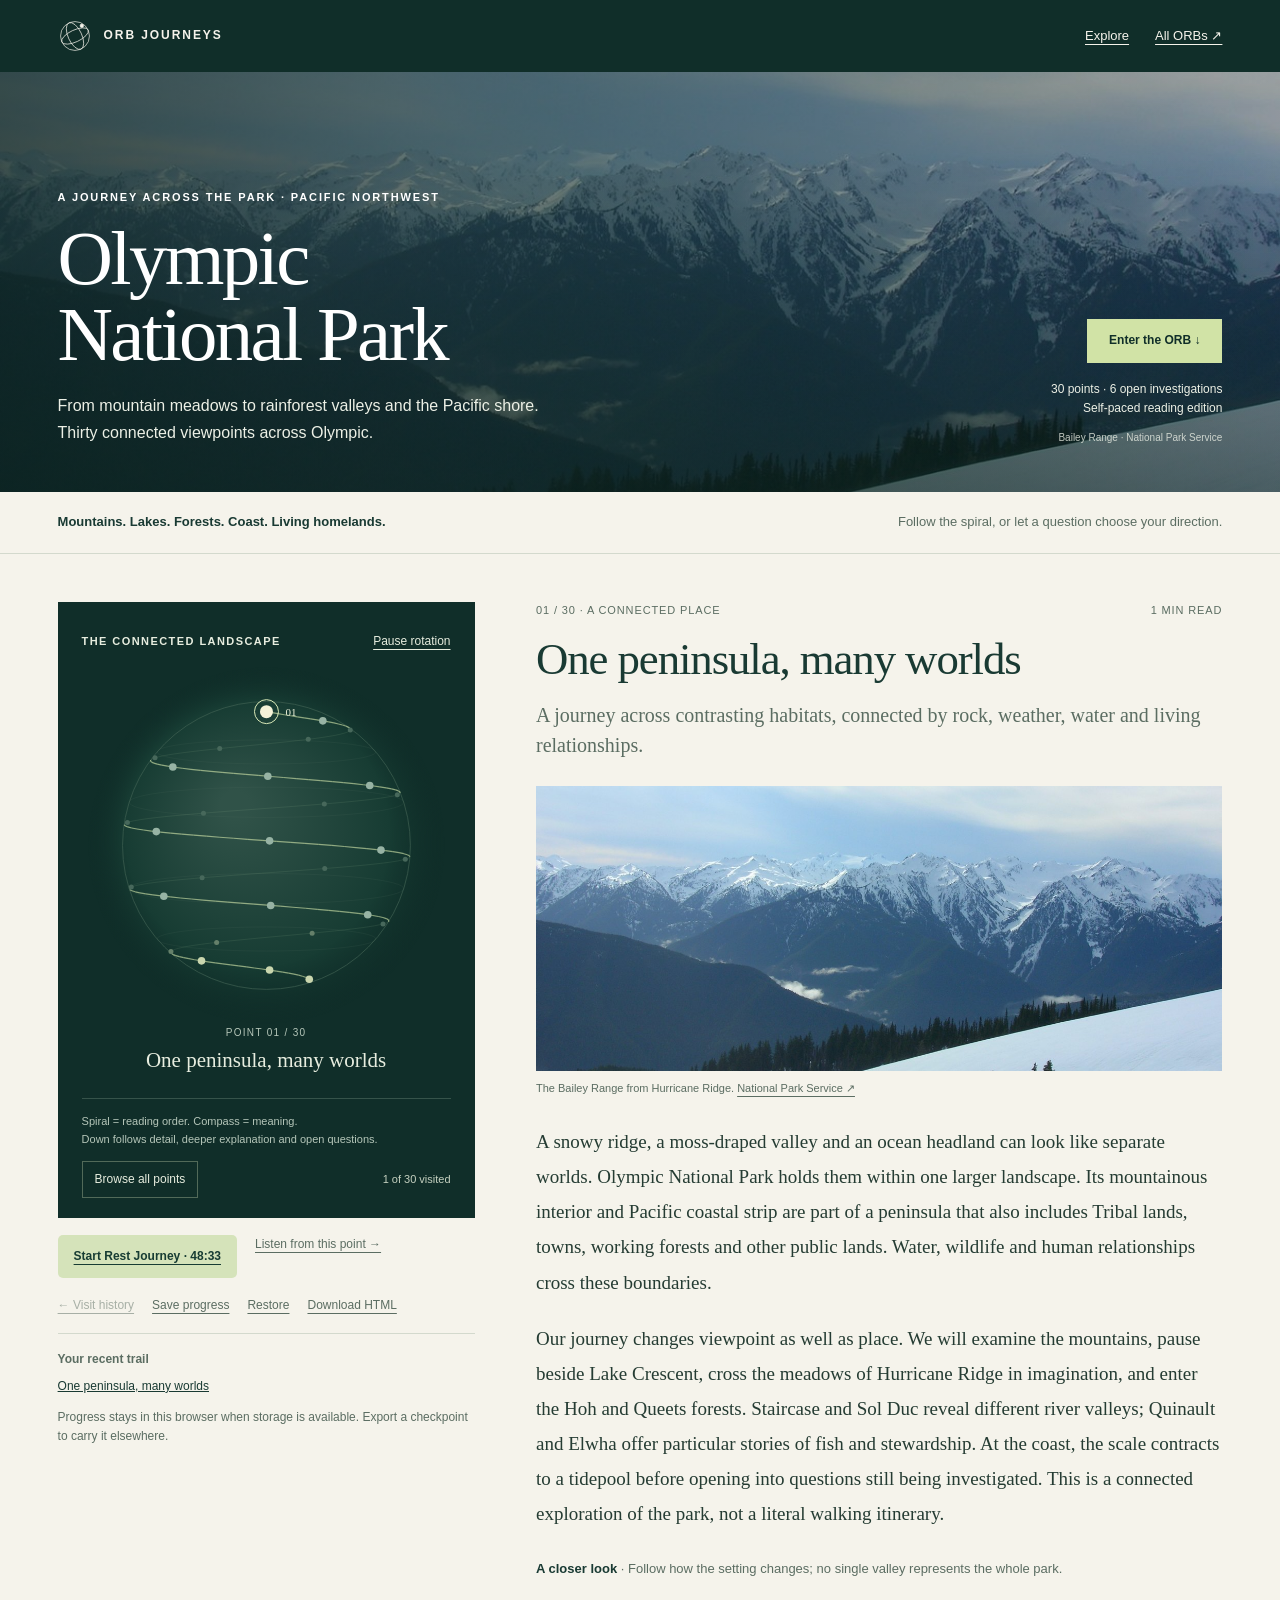
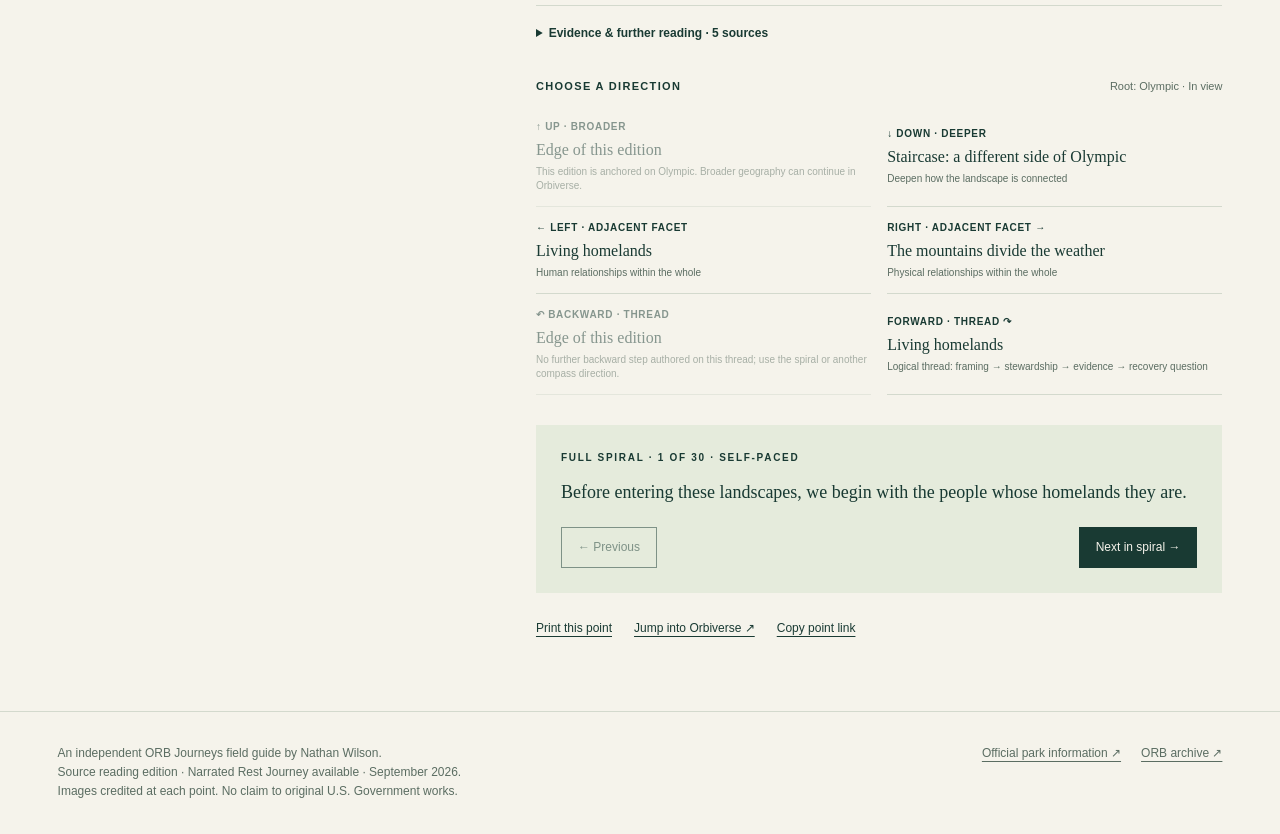
==== index.html @ fdfe396e "Replace the complete Rest Journey with guided imagery and new Aria narration All 30 points now use t" ====
<!doctype html><html lang="en"><head><meta charset="utf-8"><meta name="viewport" content="width=device-width,initial-scale=1"><meta name="description" content="Explore Olympic National Park in 30 connected readings: living homelands, Hurricane Ridge, Lake Crescent, Hoh, Queets, Sol Duc, Staircase, the coast and the questions at the edge of knowledge."><meta name="theme-color" content="#102e29"><title>Olympic National Park · ORB Journeys</title><style>:root{--ink:#193a33;--paper:#f5f3eb;--muted:#5b6d62;--line:#d3d9cd;--accent:#d1e3a6;--dark:#102e29;--serif:Georgia,'Times New Roman',serif;--sans:'Segoe UI',Arial,sans-serif}*{box-sizing:border-box}html{scroll-behavior:smooth}body{margin:0;background:var(--paper);color:var(--ink);font:16px/1.6 var(--sans)}button,input,select,textarea{font:inherit}button,a{touch-action:manipulation}button{cursor:pointer}a{color:inherit;text-underline-offset:4px}button:focus-visible,a:focus-visible,input:focus-visible,select:focus-visible,textarea:focus-visible{outline:3px solid #7c9f39;outline-offset:4px}button:disabled{cursor:default;opacity:.5}[hidden]{display:none!important}.skip{position:absolute;top:-100px;left:12px;z-index:100;background:white;padding:12px}.skip:focus{top:12px}.topbar{height:72px;display:flex;align-items:center;justify-content:space-between;padding:0 4.5vw;background:var(--dark);color:var(--paper);gap:18px}.brand{text-decoration:none;display:flex;align-items:center;gap:12px;font-size:12px;letter-spacing:.16em;font-weight:650}.brand svg{width:34px;height:34px}.topbar nav{display:flex;gap:26px;font-size:13px}.hero{position:relative;min-height:420px;background:#254239;isolation:isolate;color:#fff;display:flex;align-items:flex-end;overflow:hidden}.hero>img{position:absolute;z-index:-2;width:100%;height:100%;object-fit:cover;object-position:50% 49%;filter:brightness(.73)}.hero:after{content:'';position:absolute;inset:0;z-index:-1;background:linear-gradient(90deg,rgba(9,34,29,.68),rgba(9,34,29,.02)),linear-gradient(0deg,rgba(9,34,29,.48),transparent 80%)}.hero-inner{padding:46px 4.5vw;width:100%;display:flex;align-items:flex-end;justify-content:space-between;gap:30px}.eyebrow{text-transform:uppercase;letter-spacing:.17em;font-size:11px;font-weight:650}.hero h1{font:normal clamp(46px,6vw,86px)/.99 var(--serif);letter-spacing:-.035em;margin:14px 0 19px;max-width:760px}.hero p{max-width:555px;font-size:16px;line-height:1.7;margin:0;color:#ecf0e6}.hero-aside{min-width:180px;text-align:right;font-size:12px;color:#ecf0e6}.hero-aside a{display:inline-block;background:var(--accent);color:var(--dark);text-decoration:none;padding:12px 22px;margin:0 0 17px;font-weight:600}.hero-credit{font-size:10px;margin-top:12px;opacity:.8}.intro-strip{padding:20px 4.5vw;border-bottom:1px solid var(--line);display:flex;justify-content:space-between;gap:30px;font-size:13px;color:var(--muted)}.intro-strip strong{font-weight:600;color:var(--ink)}.workspace{max-width:1480px;margin:auto;display:grid;grid-template-columns:minmax(335px,.82fr) minmax(0,1.35fr);gap:4.8vw;padding:48px 4.5vw 70px;align-items:start;scroll-margin-top:18px}.map-panel{position:sticky;top:24px}.map-shell{background:var(--dark);color:#e7eddf;padding:24px 24px 20px;position:relative;overflow:hidden}.map-head{display:flex;justify-content:space-between;align-items:center}.map-head h2{font-size:11px;letter-spacing:.13em;margin:0;font-weight:600}.quiet{background:none;color:inherit;border:0;padding:6px 0;font-size:12px;text-decoration:underline;text-underline-offset:4px}.orb-wrap{position:relative;aspect-ratio:1/1;max-height:455px;margin:-6px -10px -15px}canvas{width:100%;height:100%;display:block;cursor:grab;touch-action:pan-y}.map-current{text-align:center;font:21px/1.3 var(--serif);min-height:57px;max-width:290px;margin:0 auto 16px}.map-current small{display:block;color:#b5c6b9;font:10px/1.5 var(--sans);letter-spacing:.13em;margin-bottom:7px}.map-note{font-size:11px;color:#b5c6b9;border-top:1px solid #36534a;padding-top:14px;margin:0}.map-actions{display:flex;justify-content:space-between;align-items:center;margin-top:13px}.map-actions button{background:transparent;border:1px solid #526a59;color:inherit;padding:8px 12px;font-size:12px}.map-actions span{font-size:11px;color:#c5d1c0}.tools-row{display:flex;gap:18px;flex-wrap:wrap;font-size:12px;margin:17px 0;color:var(--muted)}.tools-row button{padding:0;border:0;background:none;color:inherit;text-decoration:underline;text-underline-offset:4px}.trail{font-size:12px;color:var(--muted);padding-top:16px;border-top:1px solid var(--line)}.trail p{margin:0 0 8px}.trail button{background:none;border:0;padding:0;color:var(--ink);text-decoration:underline}.reader{min-width:0}.point-meta{display:flex;justify-content:space-between;gap:14px;color:var(--muted);font-size:11px;letter-spacing:.08em;text-transform:uppercase}.reader h2{font:normal clamp(34px,3.5vw,51px)/1.12 var(--serif);letter-spacing:-.024em;margin:15px 0}.deck{font:20px/1.5 var(--serif);color:var(--muted);margin:0 0 26px}.media{margin:0 0 28px}.photo-frame{background:#e1e5d8;position:relative}.photo-frame img{display:block;width:100%;height:285px;object-fit:cover}.photo-frame.contain img{height:400px;object-fit:contain;background:#e6e7df}.media figcaption{font-size:11px;line-height:1.5;color:var(--muted);padding-top:9px}.media-picker{display:flex;gap:7px;position:absolute;bottom:13px;right:13px}.media-picker button{background:rgba(15,44,37,.86);color:white;border:1px solid #c8d9b4;min-width:32px;height:32px;font-size:12px}.media-picker button[aria-pressed=true]{background:var(--accent);color:var(--ink)}.reading{font:19px/1.85 var(--serif);color:#253c33}.reading p{margin:0 0 21px}.floor-question{border-left:3px solid #789956;background:#e8eddf;padding:21px 25px;margin:26px 0}.floor-question h3{font-size:10px;letter-spacing:.16em;text-transform:uppercase;margin:0 0 10px}.floor-question p{font:24px/1.45 var(--serif);margin:0}.research-method{border-top:1px solid var(--line);padding-top:20px;margin-top:20px}.research-method h3{font-size:12px;font-weight:650;margin-bottom:8px}.research-method p{font:18px/1.7 var(--serif);margin-top:0}.notice{font-size:13px;line-height:1.65;color:var(--muted);margin:26px 0}.notice strong{color:var(--ink);font-weight:600}.sources{border-top:1px solid var(--line);padding:18px 0}.sources summary{cursor:pointer;font-size:12px;font-weight:600}.sources ul{list-style:none;padding:0;font-size:13px;line-height:1.7}.sources li{margin:8px 0}.sources .date{font-size:11px;color:var(--muted)}.compass{margin:17px 0 24px}.compass-head{display:flex;justify-content:space-between;align-items:center;gap:12px}.compass h3{font-size:11px;letter-spacing:.12em;text-transform:uppercase;margin:0}.compass-head span{font-size:11px;color:var(--muted)}.direction-grid{display:grid;grid-template-columns:repeat(2,minmax(0,1fr));gap:0 16px;margin-top:10px}.direction-grid button{border:0;border-bottom:1px solid var(--line);padding:13px 0;text-align:left;color:var(--ink);background:none;min-height:84px}.direction-grid button:hover:not(:disabled){background:#e9ecdf}.direction-grid strong{font-size:10px;letter-spacing:.07em;text-transform:uppercase;font-weight:650;display:block}.direction-grid span{font:16px/1.25 var(--serif);display:block;margin-top:5px}.direction-grid small{font:10px/1.4 var(--sans);color:var(--muted);display:block;margin-top:5px}.journey-box{background:#e5ebdc;padding:25px;margin-top:30px}.journey-box .eyebrow{font-size:10px}.bridge{font:18px/1.6 var(--serif);margin:12px 0 20px}.journey-controls{display:flex;justify-content:space-between;gap:12px;align-items:center}.journey-controls button{border:1px solid var(--ink);padding:10px 16px;font-size:12px;background:none;color:var(--ink)}.journey-controls .primary{background:var(--ink);color:var(--paper)}.reading-actions{display:flex;gap:22px;flex-wrap:wrap;margin-top:23px}.reading-actions button{background:none;border:0;padding:3px 0;color:var(--ink);font-size:12px;text-decoration:underline;text-underline-offset:4px}.site-footer{border-top:1px solid var(--line);padding:32px 4.5vw;display:flex;justify-content:space-between;gap:20px;color:var(--muted);font-size:12px}.site-footer p{margin:0;max-width:580px}.site-footer a{display:inline-block;margin-left:20px}.live-status{position:fixed;bottom:20px;left:50%;transform:translateX(-50%);background:var(--dark);color:white;padding:10px 20px;font-size:13px;z-index:20;box-shadow:0 4px 20px #0002;max-width:90vw}.live-status:empty{display:none}dialog{border:0;background:var(--paper);color:var(--ink);width:min(760px,92vw);max-height:88vh;padding:30px 36px;box-shadow:0 20px 90px #0004}dialog::backdrop{background:#08221dbb}dialog h2{font:32px/1.2 var(--serif);margin:0 0 20px}.dialog-top{display:flex;align-items:flex-start;justify-content:space-between;gap:20px}.dialog-top button{border:1px solid var(--line);background:transparent;color:var(--ink);padding:5px 11px}.search-row{display:flex;gap:12px;margin:0 0 18px}.search-row input,.search-row select{background:white;border:1px solid #a8b5a3;padding:10px;min-width:0;font-size:13px}.search-row input{flex:1}.contents-list{list-style:none;padding:0;margin:0}.contents-list button{display:flex;align-items:center;gap:20px;border:0;border-bottom:1px solid var(--line);background:none;width:100%;text-align:left;padding:13px 6px;color:var(--ink)}.contents-list button:hover,.contents-list button[aria-current=true]{background:#e4ebd9}.contents-list b{font-size:12px;font-weight:400;color:var(--muted);width:22px}.contents-list span{font:19px/1.4 var(--serif)}.contents-list small{display:block;font:10px/1.5 var(--sans);letter-spacing:.08em;text-transform:uppercase;color:var(--muted)}.dialog-note{font-size:12px;color:var(--muted)}textarea{width:100%;min-height:260px;padding:15px;border:1px solid var(--line);background:#fff;color:var(--ink);font-size:13px;line-height:1.6}dialog .action{padding:10px 18px;background:var(--ink);color:white;border:0;margin:14px 10px 10px 0;font-size:13px}.no-results{font:18px var(--serif);padding:20px}.offline-note{font-size:12px;color:var(--muted)}.print-only{display:none}
@media(min-width:1500px){.hero-inner{max-width:1480px;margin:auto}.hero{min-height:450px}}
@media(max-width:900px){.workspace{grid-template-columns:minmax(270px,.8fr) minmax(0,1.2fr);gap:28px;padding:30px 25px}.map-shell{padding:18px}.hero h1{font-size:62px}.hero-aside{display:none}.reading{font-size:18px}.photo-frame img{height:240px}.direction-grid small{font-size:10px}.intro-strip{font-size:12px;gap:15px}.point-meta{font-size:10px}}
@media(max-width:680px){.topbar{height:62px;padding:0 20px}.topbar nav{gap:16px;font-size:11px}.brand{font-size:10px;letter-spacing:.1em;gap:7px}.brand svg{width:27px}.hero{min-height:350px}.hero-inner{padding:35px 22px}.hero h1{font-size:54px}.hero p{font-size:14px}.intro-strip{padding:16px 22px;display:block}.intro-strip span{display:block;margin-top:5px}.workspace{display:block;padding:25px 20px 45px}.map-panel{position:relative;top:auto;margin-bottom:35px}.map-shell{padding:18px 22px}.orb-wrap{max-width:325px;margin:-17px auto -27px;aspect-ratio:1}.map-current{margin-bottom:14px;font-size:20px;min-height:46px}.map-note{font-size:10px}.trail{display:none}.tools-row{margin-bottom:0}.reader h2{font-size:37px}.deck{font-size:19px}.photo-frame img{height:250px}.reading{font-size:19px}.direction-grid{gap:0 15px}.direction-grid span{font-size:15px}.site-footer{display:block;padding:25px 22px}.site-footer nav{margin-top:15px}.site-footer a{margin:0 20px 0 0}dialog{padding:24px 20px}.search-row{flex-wrap:wrap}.search-row input{min-width:160px}.compass-head span{max-width:150px;text-align:right}.point-meta{font-size:10px;letter-spacing:.03em}.journey-box{padding:20px}}
@media(prefers-reduced-motion:reduce){html{scroll-behavior:auto}*{transition:none!important;animation:none!important}}
@media print{@page{margin:18mm}body{background:#fff;color:#111;font:11pt/1.5 Georgia,serif}.topbar,.hero,.intro-strip,.map-panel,.compass,.journey-box,.reading-actions,.site-footer,.skip,dialog,.live-status,.media-picker{display:none!important}.workspace{display:block;padding:0;max-width:none}.reader h2{font-size:28pt;margin-top:12px}.point-meta,.deck,.reading,.notice,.sources,.media figcaption{color:#111}.reading{font-size:12pt;line-height:1.6}.photo-frame img,.photo-frame.contain img{height:55mm;object-fit:contain;background:white}.media{break-inside:avoid;margin-bottom:12px}.floor-question{background:white;border-color:#333}.floor-question p{font-size:16pt}.sources{display:block}.sources ul{font-size:9pt;display:block}.sources summary{display:none}.sources a:after{content:' — ' attr(href);font-size:8pt;overflow-wrap:anywhere}.print-only{display:block;font-size:9pt}.research-method p{font-size:12pt}.research-method,.floor-question{break-inside:avoid}}
</style></head><body>
<a class="skip" href="#reader">Skip to reading</a>
<header class="topbar"><a class="brand" href="https://visualizationcreation.github.io/orb-archive/" aria-label="ORB Journeys archive"><svg viewBox="0 0 40 40" aria-hidden="true" fill="none" stroke="currentColor" stroke-width=".8"><circle cx="20" cy="20" r="17"/><ellipse cx="20" cy="20" rx="8" ry="17" transform="rotate(-25 20 20)"/><ellipse cx="20" cy="20" rx="17" ry="7" transform="rotate(-25 20 20)"/><circle cx="28" cy="8" r="2" fill="currentColor"/></svg>ORB JOURNEYS</a><nav aria-label="Main"><a href="#explore">Explore</a><a href="https://visualizationcreation.github.io/orb-archive/">All ORBs ↗</a></nav></header>
<section class="hero" aria-labelledby="hero-title"><img id="hero-image" src="[data-uri]" alt="The snowy Bailey Range viewed from Hurricane Ridge."><div class="hero-inner"><div><div class="eyebrow">A journey across the park · Pacific Northwest</div><h1 id="hero-title">Olympic<br>National Park</h1><p>From mountain meadows to rainforest valleys and the Pacific shore.<br>Thirty connected viewpoints across Olympic.</p></div><div class="hero-aside"><a href="#explore">Enter the ORB ↓</a><div>30 points · 6 open investigations<br>Self-paced reading edition</div><div class="hero-credit">Bailey Range · National Park Service</div></div></div></section>
<div class="intro-strip"><strong>Mountains. Lakes. Forests. Coast. Living homelands.</strong><span>Follow the spiral, or let a question choose your direction.</span></div>
<main class="workspace" id="explore"><aside class="map-panel" aria-label="ORB navigation"><div class="map-shell"><div class="map-head"><h2>THE CONNECTED LANDSCAPE</h2><button class="quiet" id="motion" aria-pressed="true">Pause rotation</button></div><div class="orb-wrap"><canvas id="orb" aria-label="Rotating spiral of 30 points. Use Browse all points for keyboard navigation."></canvas></div><div class="map-current" id="map-current"></div><p class="map-note">Spiral = reading order. Compass = meaning.<br>Down follows detail, deeper explanation and open questions.</p><div class="map-actions"><button id="contents-open">Browse all points</button><span id="visited-count"></span></div></div><div class="tools-row"><a id="rest-link" href="rest.html?start=beginning" style="display:block;padding:12px 16px;background:#d5e3ba;color:#173c33;border-radius:5px;font-weight:600">Start Rest Journey · 48:33</a><a id="rest-point-link" href="rest.html#one-peninsula">Listen from this point →</a><button id="history-back">← Visit history</button><button id="save">Save progress</button><button id="restore">Restore</button><input type="file" id="restore-file" accept="application/json,.json" hidden><button id="offline">Download HTML</button></div><div class="trail"><p><strong>Your recent trail</strong></p><div id="trail-list"></div><p style="margin-top:12px">Progress stays in this browser when storage is available. Export a checkpoint to carry it elsewhere.</p></div></aside>
<article class="reader" id="reader" aria-labelledby="point-title"><div class="print-only">ORB Journeys · Olympic National Park · Reading edition · Authored September 7, 2026</div><div class="point-meta"><span id="point-meta"></span><span id="reading-time"></span></div><h2 id="point-title" tabindex="-1">One peninsula, many worlds</h2><p class="deck" id="deck"></p><figure class="media"><div class="photo-frame" id="photo-frame"><img id="point-image" alt=""><div class="media-picker" id="media-picker"></div></div><figcaption id="caption"></figcaption></figure><div class="reading" id="reading"></div><aside class="floor-question" id="floor-question" hidden><h3>At the knowledge floor · Open investigation</h3><p id="question"></p></aside><div class="research-method" id="research-method" hidden><h3>A way to investigate</h3><p id="method"></p></div><p class="notice" id="notice"></p><details class="sources" id="sources"><summary id="sources-title">Evidence & further reading</summary><ul id="source-list"></ul><div class="date">Primary sources checked September 7, 2026. Historical study dates are retained in the readings.</div></details><section class="compass" aria-labelledby="compass-title"><div class="compass-head"><h3 id="compass-title">Choose a direction</h3><span>Root: Olympic · In view</span></div><div class="direction-grid" id="directions"></div></section><section class="journey-box" aria-label="Self-paced spiral journey"><div class="eyebrow" id="journey-status"></div><p class="bridge" id="bridge"></p><div class="journey-controls"><button id="previous">← Previous</button><button class="primary" id="next">Next in spiral →</button><button class="primary" id="resume" hidden>Resume spiral →</button></div></section><div class="reading-actions"><button id="print">Print this point</button><button id="handoff">Jump into Orbiverse ↗</button><button id="point-link">Copy point link</button></div><div class="print-only" id="print-address"></div><noscript><p>This interactive ORB needs JavaScript for navigation. The complete readings are available in the accompanying orb.json file.</p></noscript></article></main>
<footer class="site-footer"><p>An independent ORB Journeys field guide by Nathan Wilson.<br>Source reading edition · Narrated Rest Journey available · September 2026.<br>Images credited at each point. No claim to original U.S. Government works.</p><nav aria-label="Footer"><a href="https://www.nps.gov/olym/index.htm" target="_blank" rel="noopener">Official park information ↗</a><a href="https://visualizationcreation.github.io/orb-archive/">ORB archive ↗</a></nav></footer>
<dialog id="contents"><div class="dialog-top"><h2>Find your next connection.</h2><button data-close="contents" aria-label="Close point browser">×</button></div><div class="search-row"><input id="search" type="search" placeholder="Search readings and questions" aria-label="Search points"><select id="filter" aria-label="Filter points"><option value="all">All 30 points</option><option value="floor">Knowledge floor</option></select></div><ol id="contents-list" class="contents-list"></ol><p class="dialog-note">The six knowledge-floor points carry open questions. They are part of the ORB, with evidence and real navigation links.</p></dialog>
<dialog id="continuation"><div class="dialog-top"><h2>Carry this question further.</h2><button data-close="continuation" aria-label="Close Orbiverse continuation">×</button></div><p class="dialog-note">Copy this context into a chat with your ORB skill. This static page does not open an AI session automatically.</p><textarea id="prompt" aria-label="Orbiverse continuation prompt" readonly></textarea><button class="action" id="copy-prompt">Copy continuation</button></dialog>
<div class="live-status" id="status" role="status" aria-live="polite"></div><script id="orb-data" type="application/json">{"schemaVersion": 1, "id": "olympic-national-park", "title": "Olympic National Park", "edition": "A journey across the park · Reading edition", "authored": "2026-09-07", "root": "one-peninsula", "narrationReady": true, "points": [{"id": "one-peninsula", "title": "One peninsula, many worlds", "chapter": "A connected place", "deck": "A journey across contrasting habitats, connected by rock, weather, water and living relationships.", "paragraphs": ["A snowy ridge, a moss-draped valley and an ocean headland can look like separate worlds. Olympic National Park holds them within one larger landscape. Its mountainous interior and Pacific coastal strip are part of a peninsula that also includes Tribal lands, towns, working forests and other public lands. Water, wildlife and human relationships cross these boundaries.", "Our journey changes viewpoint as well as place. We will examine the mountains, pause beside Lake Crescent, cross the meadows of Hurricane Ridge in imagination, and enter the Hoh and Queets forests. Staircase and Sol Duc reveal different river valleys; Quinault and Elwha offer particular stories of fish and stewardship. At the coast, the scale contracts to a tidepool before opening into questions still being investigated. This is a connected exploration of the park, not a literal walking itinerary."], "media": "mountains", "sources": ["overview", "tribes", "mountains", "forest", "coast"], "notice": "Follow how the setting changes; no single valley represents the whole park.", "bridge": "Before entering these landscapes, we begin with the people whose homelands they are.", "level": 2, "kind": "reading", "anchor": "Olympic National Park", "drift": "In view", "links": {"up": {"to": null, "label": "This edition is anchored on Olympic. Broader geography can continue in Orbiverse."}, "down": {"to": "river-continuum", "label": "Deepen how the landscape is connected"}, "left": {"to": "living-homelands", "label": "Human relationships within the whole"}, "right": {"to": "rain-shadow", "label": "Physical relationships within the whole"}, "forward": {"to": "living-homelands", "label": "Logical thread: framing → stewardship → evidence → recovery question"}, "backward": {"to": null, "label": "No further backward step authored on this thread; use the spiral or another compass direction."}}, "mediaPack": ["mountains"]}, {"id": "living-homelands", "title": "Living homelands", "chapter": "A connected place", "deck": "The human story belongs in the present tense.", "paragraphs": ["Eight contemporary Tribes have longstanding connections with the lands and waters of Olympic National Park: the Lower Elwha Klallam, Jamestown S’Klallam, Port Gamble S’Klallam, Skokomish, Quinault, Hoh, Quileute and Makah. These are distinct communities and governments, with their own histories and relationships to place. One generalized account cannot speak for them all.", "Read the peninsula through more than a scenic lens. A river can be a fishery, a place of family connection, a travel corridor and a focus of present-day restoration. A national park designation did not begin human history here or end those relationships. This reading uses NPS orientation alongside direct Tribal sources elsewhere in the ORB; follow those sources to hear institutions describe their own work. Cultural knowledge is not an empty space for this guide to fill with invented stories."], "media": "tribal-canoes", "sources": ["tribes"], "notice": "Ask who is speaking in a source, and whose perspective is still missing.", "bridge": "Recognizing living homelands changes how we understand stewardship.", "level": 2, "kind": "reading", "anchor": "Olympic National Park", "drift": "In view", "links": {"up": {"to": "one-peninsula", "label": "Part of the connected Olympic landscape"}, "down": {"to": "shared-stewardship", "label": "Examine contemporary coordination"}, "left": {"to": "ozette-memory", "label": "Adjacent facet in this authored group"}, "right": {"to": "shared-stewardship", "label": "Adjacent facet in this authored group"}, "forward": {"to": "shared-stewardship", "label": "Logical thread: framing → stewardship → evidence → recovery question"}, "backward": {"to": "one-peninsula", "label": "Logical thread: framing → stewardship → evidence → recovery question"}}, "mediaPack": ["tribal-canoes"]}, {"id": "shared-stewardship", "title": "Stewardship across boundaries", "chapter": "A connected place", "deck": "Protection connects governments, habitats and responsibilities.", "paragraphs": ["The park’s memorandum of understanding with eight peninsula Tribes provides a framework for government-to-government coordination. These are living political relationships, not simply acknowledgments of the past. Each government has its own responsibilities and perspectives; the protected landscape does not erase the communities and relationships around it.", "The coast makes overlapping stewardship especially visible. Olympic’s intertidal areas also lie within the Olympic Coast National Marine Sanctuary, while offshore islands belong to the Washington Maritime National Wildlife Refuge Complex. A seabird moves among nesting rocks, feeding waters and airspace without following an agency boundary. Caring for its habitat calls for attention to the whole relationship. Protection therefore involves both particular places and coordination across them. The same care is needed when interpreting cultural places and collections."], "media": "native-plant-center", "sources": ["mou", "tribes", "coast"], "notice": "Notice how one habitat can connect several institutions without making their roles interchangeable.", "bridge": "At Ozette, the care of a place extends into the care of memory.", "level": 2, "kind": "reading", "anchor": "Olympic National Park", "drift": "In view", "links": {"up": {"to": "living-homelands", "label": "Return to the containing ecological or explanatory context"}, "down": {"to": "elwha-reconnection", "label": "A concrete restoration example"}, "left": {"to": "living-homelands", "label": "Adjacent facet in this authored group"}, "right": {"to": "ozette-memory", "label": "Adjacent facet in this authored group"}, "forward": {"to": "elwha-reconnection", "label": "Logical thread: framing → stewardship → evidence → recovery question"}, "backward": {"to": "living-homelands", "label": "Logical thread: framing → stewardship → evidence → recovery question"}}, "mediaPack": ["native-plant-center"]}, {"id": "ozette-memory", "title": "Ozette and the care of memory", "chapter": "A connected place", "deck": "Objects carry evidence; communities give that evidence context.", "paragraphs": ["The Makah Cultural and Research Center’s museum interprets materials from the Ozette village archaeological site. The museum connects those objects with Makah life, presenting a cultural history through a Makah institution. An artifact can tell us about materials and techniques, but its meaning is not exhausted by describing its shape.", "This is a useful pause before the ORB turns toward rocks and ice. Different kinds of evidence answer different questions. A preserved object, an oral account and a geological exposure are not interchangeable records. Good interpretation names the source and respects the limits of what that source can support. Follow the Makah museum’s own account rather than treating an archaeological site as a vanished world without descendants. In Olympic’s wider history, continuity and change belong together."], "media": "visual-ozette-memory", "sources": ["makah", "history"], "notice": "Separate an observation about an object from an interpretation of its cultural meaning.", "bridge": "We now turn to a much older record: rocks that began beneath the sea.", "level": 2, "kind": "reading", "anchor": "Olympic National Park", "drift": "In view", "links": {"up": {"to": "one-peninsula", "label": "Part of the connected Olympic landscape"}, "down": {"to": "reading-the-evidence", "label": "Examine how evidence supports interpretation"}, "left": {"to": "shared-stewardship", "label": "Adjacent facet in this authored group"}, "right": {"to": "living-homelands", "label": "Adjacent facet in this authored group"}, "forward": {"to": "reading-the-evidence", "label": "Logical thread: records → interpretation → open investigation"}, "backward": {"to": null, "label": "No further backward step authored on this thread; use the spiral or another compass direction."}}, "mediaPack": ["visual-ozette-memory"]}, {"id": "seafloor-to-summit", "title": "From seafloor to summit", "chapter": "Mountains, lakes & high country", "deck": "Oceanic rocks can form mountains without making a volcanic mountain range.", "paragraphs": ["The Olympic Mountains contain basalt and sedimentary rocks with origins offshore. At the Cascadia subduction zone, the Juan de Fuca plate descends beneath North America. Material can be scraped and compressed at that converging margin, becoming part of an accretionary complex. Uplift, folding and erosion helped transform the Olympic rocks into the range we see.", "This explains an apparent contradiction: basalt can record volcanic activity on an ancient seafloor, while the Olympic range itself is not a chain of volcanoes like the nearby Cascades. Rock origin and the process that builds a mountain are different questions. Imagine first the formation of the material, then its movement and deformation, then the removal of material by water and ice. The visible landscape is the combined result, not the product of a single event."], "media": "visual-seafloor-to-summit", "sources": ["geo", "tectonic"], "notice": "Distinguish what a rock is made of from how it arrived at its present elevation.", "bridge": "Once rock is raised into mountains, moving ice and water begin to reshape it.", "level": 2, "kind": "reading", "anchor": "Olympic National Park", "drift": "In view", "links": {"up": {"to": "one-peninsula", "label": "Part of the connected Olympic landscape"}, "down": {"to": "ice-carved-land", "label": "Examine how raised terrain is sculpted"}, "left": {"to": "glacier-budget", "label": "Adjacent facet in this authored group"}, "right": {"to": "ice-carved-land", "label": "Adjacent facet in this authored group"}, "forward": {"to": "ice-carved-land", "label": "Explanatory thread: terrain → conditions → forest structure"}, "backward": {"to": null, "label": "No further backward step authored on this thread; use the spiral or another compass direction."}}, "mediaPack": ["visual-seafloor-to-summit"]}, {"id": "ice-carved-land", "title": "Lake Crescent: a basin with a history", "chapter": "Mountains, lakes & high country", "deck": "A quiet lake holds evidence of moving ice and later isolation.", "paragraphs": ["Lake Crescent fills a deep basin carved by glaciers in the northern foothills. The water’s calm surface rests inside a landscape made through movement: ice eroded and carried rock, and the basin remained after the ice withdrew. Across Olympic, glacial valleys and mountain cirques preserve related evidence, although mountain glaciers and the continental ice sheet had different paths and histories.", "The lake’s story continued after glaciation. NPS describes a massive landslide about seven thousand years ago that separated Lake Crescent from Lake Sutherland. Isolation helped produce the lake’s distinctive Beardslee and Crescenti trout populations. This joins geology to biology: changing a connection between waters can change the opportunities available to fish over generations. A lake is consequently more than stored water. Its shape, connections and history help explain the life within it."], "media": "place-crescent", "sources": ["crescent", "atlas", "geo"], "notice": "Separate the carving of a basin from later events that alter its connections.", "bridge": "The mountains shaped these basins, and they also shape the weather arriving above them.", "level": 2, "kind": "reading", "anchor": "Olympic National Park", "drift": "In view", "links": {"up": {"to": "one-peninsula", "label": "Part of the connected Olympic landscape"}, "down": {"to": "glacier-budget", "label": "Examine the ice process"}, "left": {"to": "seafloor-to-summit", "label": "Adjacent facet in this authored group"}, "right": {"to": "rain-shadow", "label": "Adjacent facet in this authored group"}, "forward": {"to": "rain-shadow", "label": "Explanatory thread: terrain → conditions → forest structure"}, "backward": {"to": "seafloor-to-summit", "label": "Explanatory thread: terrain → conditions → forest structure"}}, "mediaPack": ["place-crescent"]}, {"id": "rain-shadow", "title": "The mountains divide the weather", "chapter": "Mountains, lakes & high country", "deck": "Exposure matters as much as distance.", "paragraphs": ["Pacific weather meets a steep mountain barrier on the peninsula. Moist air rises over the terrain, cools and releases precipitation. The western slopes intercept much of that moisture; the northeastern side lies in a rain shadow. The contrast helps explain how lush western valleys and much drier northeastern environments can occur within the same region.", "This pattern is a regional tendency, not a promise about a particular afternoon. Elevation, slope direction and individual storms add local differences. The important connection is between landform and water supply: the mountains influence where moisture is delivered, and moisture influences which communities can thrive. Our imagined drop of water now has several possible paths. It may fall as rain into a lowland forest, remain temporarily in seasonal snow, or become part of a glacier’s longer-lived store of ice."], "media": "visual-rain-shadow", "sources": ["mountains"], "notice": "Compare windward and leeward exposure, rather than assuming the whole park has one climate.", "bridge": "Where precipitation falls as snow, the balance between accumulation and loss becomes crucial.", "level": 2, "kind": "reading", "anchor": "Olympic National Park", "drift": "In view", "links": {"up": {"to": "one-peninsula", "label": "Part of the connected Olympic landscape"}, "down": {"to": "rainforest-layers", "label": "Examine a resulting forest environment"}, "left": {"to": "ice-carved-land", "label": "Adjacent facet in this authored group"}, "right": {"to": "glacier-budget", "label": "Adjacent facet in this authored group"}, "forward": {"to": "rainforest-layers", "label": "Explanatory thread: terrain → conditions → forest structure"}, "backward": {"to": "ice-carved-land", "label": "Explanatory thread: terrain → conditions → forest structure"}}, "mediaPack": ["visual-rain-shadow"]}, {"id": "glacier-budget", "title": "A glacier keeps a water budget", "chapter": "Mountains, lakes & high country", "deck": "Accumulation and loss leave a measurable balance.", "paragraphs": ["A glacier gains mass through processes such as snowfall and loses it through melting and other forms of ablation. If losses repeatedly exceed gains, the ice reservoir diminishes. Length alone cannot describe that change: a glacier can thin as well as retreat. Monitoring therefore uses more than a photograph of the terminus.", "For Olympic, this connects a high mountain process to life downstream. Stored ice contributes water during the relatively dry summer season. The historical Blue Glacier photographs shown here document change between 1899 and 2008; they are not an image of the glacier today. Long-term observations make the direction of ice loss clear, while the timing and size of future effects in individual streams require more detailed evidence. That distinction will become our first knowledge-floor question."], "media": "ice", "sources": ["ice", "ice-monitor"], "notice": "Read both dates on a comparison photograph; do not confuse a historical baseline with a current inventory.", "bridge": "Below the snow and ice, a different pattern appears in the forests of mountain slopes.", "level": 2, "kind": "reading", "anchor": "Olympic National Park", "drift": "In view", "links": {"up": {"to": "one-peninsula", "label": "Part of the connected Olympic landscape"}, "down": {"to": "floor-ice", "label": "Investigate downstream effects of ice loss"}, "left": {"to": "rain-shadow", "label": "Adjacent facet in this authored group"}, "right": {"to": "seafloor-to-summit", "label": "Adjacent facet in this authored group"}, "forward": {"to": "river-continuum", "label": "Causal connections: stored water → habitat → migrating life → nutrients"}, "backward": {"to": null, "label": "No further backward step authored on this thread; use the spiral or another compass direction."}}, "mediaPack": ["ice"]}, {"id": "forest-mosaic", "title": "Hurricane Ridge: where forest opens into meadow", "chapter": "Mountains, lakes & high country", "deck": "Snow, exposure and a short growing season shape the high country.", "paragraphs": ["At Hurricane Ridge, forest gives way to subalpine meadows and long mountain views. Wildflowers and grazing black-tailed deer bring the high country into focus at a different scale from distant summits. Below and around these openings, stands of trees occupy slopes with different exposure and snow persistence. The landscape is a patchwork, not a single elevation line separating trees from open ground.", "Height changes temperature, while the direction a slope faces changes sunlight and the persistence of snow. These conditions influence where plants establish and how long they have to grow each year. The same mountain system that gives western valleys abundant rain creates habitats where snow and a brief growing season organize life. Following that seasonal rhythm leads us from the meadow’s plants to a resident animal whose entire natural range lies in these mountains."], "media": "place-hurricane", "sources": ["hurricane", "montane", "mountains", "research"], "notice": "Compare a meadow, a sheltered stand of trees and an exposed ridge as different growing conditions.", "bridge": "A whistle from an Olympic marmot would bring that short mountain summer sharply into focus.", "level": 2, "kind": "reading", "anchor": "Olympic National Park", "drift": "In view", "links": {"up": {"to": "one-peninsula", "label": "Part of the connected Olympic landscape"}, "down": {"to": "floor-forest", "label": "Investigate causes of vegetation change"}, "left": {"to": "glacier-budget", "label": "Adjacent mountain facet: snow and ice storage"}, "right": {"to": "olympic-marmot", "label": "Another facet of the high-country habitat: an endemic animal"}, "forward": {"to": "fire-in-wet-country", "label": "Logical thread: patterns → disturbance → attribution"}, "backward": {"to": null, "label": "No further backward step authored on this thread; use the spiral or another compass direction."}}, "mediaPack": ["place-hurricane"]}, {"id": "olympic-marmot", "title": "A life found only here", "chapter": "Mountains, lakes & high country", "deck": "The Olympic marmot makes the peninsula’s distinctiveness tangible.", "paragraphs": ["The Olympic marmot is endemic to the Olympic Mountains: it occurs naturally here and nowhere else. It lives in mountain meadows, using burrows for shelter and a long hibernation. Its active season is a limited opportunity to feed, reproduce and build reserves.", "That life history makes population change a question requiring care. Olympic marmots mature relatively slowly for rodents, so the loss of breeding adults can take time to replace. The park has documented concerns about predation and changing habitat conditions. A single cheerful encounter says little about the status of the whole species. Repeated surveys across meadow patches provide a different kind of evidence: where marmots continue to occur, disappear or recolonize. At the knowledge floor, we will separate detecting such change from explaining its causes."], "media": "olympic-marmot", "sources": ["marmot"], "notice": "Endemic describes a restricted natural range; it does not mean every individual is easy to find.", "bridge": "We leave the brief mountain summer in imagination and descend into the very different growing conditions of the Hoh rainforest.", "level": 2, "kind": "reading", "anchor": "Olympic National Park", "drift": "In view", "links": {"up": {"to": "forest-mosaic", "label": "Broaden from a mountain animal to its high-country setting"}, "down": {"to": "floor-marmot", "label": "Investigate causes of occupancy change"}, "left": {"to": "forest-mosaic", "label": "Adjacent high-country facet: meadow and forest conditions"}, "right": {"to": "glacier-budget", "label": "Adjacent high-country facet: the seasonal water store"}, "forward": {"to": "floor-marmot", "label": "Logical thread: species ecology → population question"}, "backward": {"to": null, "label": "No further backward step authored on this thread; use the spiral or another compass direction."}}, "mediaPack": ["olympic-marmot"]}, {"id": "rainforest-layers", "title": "Hoh: the forest above the forest", "chapter": "Forest valleys & living rivers", "deck": "Look upward through several living layers of temperate rainforest.", "paragraphs": ["In the Hoh valley, bigleaf maples carry mosses and ferns on their branches, while conifers rise above a shaded forest floor. An epiphyte is a plant that grows on another plant; the term describes its growing position rather than making it a parasite. These smaller plants turn trunks and limbs into additional living surfaces.", "The Hoh River connects this forest with the Mount Olympus high country and the Pacific. Yet the forest has its own close details: changing light beneath the canopy, leaves at different heights, and openings where a large tree has fallen. Hoh is one of several western rainforest valleys, alongside Queets, Bogachiel and Quinault. Their shared climate does not make them interchangeable. Here the canopy draws our attention upward; in the Queets, we will follow the forest’s continuing life downward into wood, roots and soil."], "media": "place-hoh", "sources": ["hoh", "forest"], "notice": "Find the smaller plants using a tree as habitat.", "bridge": "From the Hoh canopy, our imagined journey enters the Queets valley and looks beneath the living trees.", "level": 2, "kind": "reading", "anchor": "Olympic National Park", "drift": "In view", "links": {"up": {"to": "one-peninsula", "label": "Broaden from a western rainforest to the whole Olympic landscape"}, "down": {"to": "fallen-wood", "label": "Finer scale: regeneration on a log"}, "left": {"to": "forest-mosaic", "label": "Adjacent facet in this authored group"}, "right": {"to": "fallen-wood", "label": "Adjacent facet in this authored group"}, "forward": {"to": "fallen-wood", "label": "Explanatory thread: terrain → conditions → forest structure"}, "backward": {"to": "rain-shadow", "label": "Explanatory thread: terrain → conditions → forest structure"}}, "mediaPack": ["place-hoh"]}, {"id": "fallen-wood", "title": "Queets: the life of a fallen tree", "chapter": "Forest valleys & living rivers", "deck": "Old wood, new roots and browsing animals shape the forest together.", "paragraphs": ["The Queets valley holds old-growth rainforest, moss-draped maples and large Sitka spruce. Elk move through this setting, browsing vegetation and helping shape the forest beneath the canopy. The scene contains both living trees and the remains of earlier generations. A fallen trunk is part of that continuing community.", "As a nurse log decays, seedlings can establish on its surface and eventually extend roots into the soil. After the old wood disappears, a line of raised roots and trees may preserve its former position. Fungi and invertebrates also use decomposing wood. Growth, feeding and decay are happening together, so the forest cannot be understood only by counting upright trunks. The photograph places us in the Queets rainforest; the nurse-log process is a broader Olympic forest relationship, not a measurement made from that image."], "media": "place-queets", "sources": ["queets", "forest"], "notice": "Look for the forest’s past in the structures supporting its next generation.", "bridge": "Fallen wood records one kind of change; fire leaves a different history, especially across the drier side of the peninsula.", "level": 2, "kind": "reading", "anchor": "Olympic National Park", "drift": "In view", "links": {"up": {"to": "rainforest-layers", "label": "Return to the containing ecological or explanatory context"}, "down": {"to": "floor-forest", "label": "Deepen the question of forest change"}, "left": {"to": "rainforest-layers", "label": "Adjacent facet in this authored group"}, "right": {"to": "fire-in-wet-country", "label": "Adjacent facet in this authored group"}, "forward": {"to": null, "label": "No further forward step authored on this thread; use the spiral or another compass direction."}, "backward": {"to": "rainforest-layers", "label": "Explanatory thread: terrain → conditions → forest structure"}}, "mediaPack": ["place-queets"]}, {"id": "fire-in-wet-country", "title": "Even wet forests have fire histories", "chapter": "Forest valleys & living rivers", "deck": "A rainy reputation does not erase disturbance.", "paragraphs": ["Olympic’s fire history varies with climate and exposure. Drier eastern forests have generally experienced fire more frequently than the wetter western forests. Tree rings, scars and charcoal can help reconstruct those histories. A forest seen today is one moment in a much longer sequence of growth, disturbance and recovery.", "The useful distinction is between a historical pattern and a prediction for a specific stand. A wet forest is not incapable of burning, and a past fire interval is not a schedule. Weather, available fuels and the surrounding landscape influence what happens in a particular event. These differences also caution against one universal story about all Olympic forests. To understand change, we need repeated observations and evidence of past conditions, not just a dramatic photograph or the absence of smoke on a visit."], "media": "montane-fire", "sources": ["fire"], "notice": "Ask whether a statement describes a long-term pattern or predicts a particular event.", "bridge": "That contrast between western and eastern forests becomes tangible in the southeastern valley at Staircase.", "level": 2, "kind": "reading", "anchor": "Olympic National Park", "drift": "In view", "links": {"up": {"to": "forest-mosaic", "label": "Return to the containing ecological or explanatory context"}, "down": {"to": "floor-forest", "label": "Investigate interacting influences"}, "left": {"to": "fallen-wood", "label": "Adjacent facet in this authored group"}, "right": {"to": "olympic-marmot", "label": "Adjacent facet in this authored group"}, "forward": {"to": "floor-forest", "label": "Logical thread: patterns → disturbance → attribution"}, "backward": {"to": "forest-mosaic", "label": "Logical thread: patterns → disturbance → attribution"}}, "mediaPack": ["montane-fire"]}, {"id": "river-continuum", "title": "Staircase: a different side of Olympic", "chapter": "Forest valleys & living rivers", "deck": "The North Fork Skokomish connects a southeastern valley with mountain headwaters.", "paragraphs": ["At Staircase, in the park’s southeastern corner, Douglas-firs dominate the forest around the North Fork Skokomish River. This is a useful counterpoint to the moss-heavy western valleys. Olympic contains several forest environments, shaped by differences in moisture, exposure and elevation. A broad park journey needs these contrasts as well as the celebrated rainforest scenes.", "Following the river upstream connects lowland forest with higher valleys and lakes. Following it through time reveals more than a fixed channel: water levels change, floods move material, and banks and vegetation interact. Rain, snowmelt and water stored within a watershed contribute in different proportions among seasons and rivers. Staircase supplies a particular setting for that wider principle. We next compare it with Sol Duc, where falls, pools and forest make another arrangement of moving water."], "media": "place-staircase", "sources": ["staircase", "rivers", "montane"], "notice": "Compare this Douglas-fir valley with the western rainforest before generalizing about Olympic.", "bridge": "Across the peninsula in Sol Duc, the river’s shape becomes especially visible where water drops over rock.", "level": 2, "kind": "reading", "anchor": "Olympic National Park", "drift": "In view", "links": {"up": {"to": "one-peninsula", "label": "Part of the connected Olympic landscape"}, "down": {"to": "wood-and-cold-water", "label": "Examine habitat-forming processes"}, "left": {"to": "wood-and-cold-water", "label": "Adjacent facet in this authored group"}, "right": {"to": "salmon-life", "label": "Adjacent facet in this authored group"}, "forward": {"to": "wood-and-cold-water", "label": "Logical thread: watershed → local river conditions"}, "backward": {"to": "glacier-budget", "label": "Causal connections: stored water → habitat → migrating life → nutrients"}}, "mediaPack": ["place-staircase"]}, {"id": "wood-and-cold-water", "title": "Sol Duc: falls, forest and river habitat", "chapter": "Forest valleys & living rivers", "deck": "A river’s shape changes what its water and wildlife can do.", "paragraphs": ["The Sol Duc landscape connects old-growth forest, waterfalls, subalpine lakes and snowy peaks. At Sol Duc Falls, water drops over a rocky ledge; along the wider river corridor, pools, faster channels and quieter margins offer different conditions. A river has a structure as well as a direction of flow.", "Large wood elsewhere in a channel can redirect water and help form pools and side channels. Shade, flow and connections within the watershed also matter to habitat. These processes vary from reach to reach; a scenic waterfall does not describe every part of the river. Sol Duc’s Salmon Cascades adds another relationship: coho can be seen negotiating the cascade during their seasonal migration. The details of passage and the changing conditions along a river become consequential when a fish must move between several habitats."], "media": "place-solduc", "sources": ["solduc", "rivers", "water", "cycle"], "notice": "Distinguish natural rock steps, woody structures and shaded margins rather than treating all river habitat alike.", "bridge": "To understand why those different habitats matter, follow a salmon through its whole life.", "level": 2, "kind": "reading", "anchor": "Olympic National Park", "drift": "In view", "links": {"up": {"to": "river-continuum", "label": "Return to the containing ecological or explanatory context"}, "down": {"to": "salmon-life", "label": "Deepen how river structure meets different life-stage needs"}, "left": {"to": "quinault-blueback", "label": "Adjacent facet in this authored group"}, "right": {"to": "river-continuum", "label": "Adjacent facet in this authored group"}, "forward": {"to": "salmon-life", "label": "Logical thread: river conditions → life-stage requirements"}, "backward": {"to": "river-continuum", "label": "Logical thread: watershed → local river conditions"}}, "mediaPack": ["place-solduc"]}, {"id": "salmon-life", "title": "One life, several habitats", "chapter": "Life across habitats", "deck": "Migration links stages with different needs.", "paragraphs": ["Anadromous salmon begin life in freshwater, spend part of their lives at sea and return to freshwater to reproduce. Eggs develop in gravel; young fish use rearing habitats before moving toward the ocean. Species and populations differ in timing and in the places they need. Sol Duc coho and Quinault sockeye belong to the same wider story without following identical schedules.", "A habitat may be essential for only a short stage of that life. A sheltered rearing place and an estuary serve different needs from an upstream spawning bed. Following the whole cycle also carries us beyond the park boundary, into coastal and open-ocean conditions. This is why a river’s apparent abundance on one day cannot describe every stage of a population’s future. The return migration brings another connection into view: material acquired at sea moving inland."], "media": "visual-salmon-life", "sources": ["cycle", "anadromous", "solduc", "blueback"], "notice": "Ask what a fish needs at this stage, in this place.", "bridge": "The returning fish carry the ocean into freshwater food webs.", "level": 2, "kind": "reading", "anchor": "Olympic National Park", "drift": "In view", "links": {"up": {"to": "river-continuum", "label": "Return to the containing ecological or explanatory context"}, "down": {"to": "quinault-blueback", "label": "A particular population and habitat"}, "left": {"to": "river-continuum", "label": "Adjacent facet in this authored group"}, "right": {"to": "ocean-in-the-forest", "label": "Adjacent facet in this authored group"}, "forward": {"to": "ocean-in-the-forest", "label": "Causal connections: stored water → habitat → migrating life → nutrients"}, "backward": {"to": "wood-and-cold-water", "label": "Logical thread: river conditions → life-stage requirements"}}, "mediaPack": ["visual-salmon-life"]}, {"id": "ocean-in-the-forest", "title": "Food webs carry the ocean inland", "chapter": "Life across habitats", "deck": "Feeding and decomposition connect habitats in both directions.", "paragraphs": ["Returning salmon bring marine-derived nutrients into freshwater systems. Predators and scavengers feed on fish; decomposition offers another route into the food web. The Queets valley illustrates this connection among river, wildlife and forest. Eagles, otters and other consumers move material through feeding relationships, while organisms much smaller than a salmon take part in its eventual breakdown.", "This complements the elk browsing and nurse-log decay we encountered in the forest. A landscape is continually rearranging living and once-living material. Nutrients can travel downstream with water and upstream in fish, crossing the apparent boundary between forest and sea. The amounts and pathways vary, so a conceptual illustration should not be mistaken for a measurement at every tree. The broader lesson is the connection itself: understanding a community requires looking beyond the place where we first notice it."], "media": "visual-ocean-in-the-forest", "sources": ["queets", "forest", "nutrients"], "notice": "Follow one feeding relationship across the apparent boundary between water and land.", "bridge": "Within that shared pattern, Lake Quinault supports a distinctive salmon story guided by the Nation’s own fisheries work.", "level": 2, "kind": "reading", "anchor": "Olympic National Park", "drift": "In view", "links": {"up": {"to": "one-peninsula", "label": "Part of the connected Olympic landscape"}, "down": {"to": "fallen-wood", "label": "Deepen the decomposition route through a forest habitat"}, "left": {"to": "salmon-life", "label": "Adjacent facet in this authored group"}, "right": {"to": "quinault-blueback", "label": "Adjacent facet in this authored group"}, "forward": {"to": null, "label": "No further forward step authored on this thread; use the spiral or another compass direction."}, "backward": {"to": "salmon-life", "label": "Causal connections: stored water → habitat → migrating life → nutrients"}}, "mediaPack": ["visual-ocean-in-the-forest"]}, {"id": "quinault-blueback", "title": "Blueback and Lake Quinault", "chapter": "Life across habitats", "deck": "A lake is part of this salmon’s life history.", "paragraphs": ["Quinault blueback are a sockeye salmon population with deep cultural, ecological and economic importance to the Quinault Indian Nation. Their life cycle is tied to Lake Quinault and the river system. The Nation’s fisheries work follows those fish through a landscape that includes freshwater residence as well as ocean migration.", "That connection makes the lake more than a scenic widening of the watershed. Conditions within it can matter to a fish population whose later journey reaches far beyond it. Read the Nation’s fisheries information as a specific account of these fish, rather than substituting a generic salmon diagram for their particular life history. The word “salmon” gathers many different strategies together; conservation has to attend to the differences. A deeper investigation will return to what lake managers still need to measure and understand."], "media": "lake", "sources": ["blueback"], "notice": "A shared species name does not erase a population’s distinctive timing and habitat use.", "bridge": "Quinault shows why particular populations matter; the Elwha now offers a different example, where people reopened an obstructed route.", "level": 2, "kind": "reading", "anchor": "Olympic National Park", "drift": "In view", "links": {"up": {"to": "salmon-life", "label": "Return to the containing ecological or explanatory context"}, "down": {"to": "floor-quinault", "label": "Investigate lake data gaps"}, "left": {"to": "ocean-in-the-forest", "label": "Adjacent facet in this authored group"}, "right": {"to": "wood-and-cold-water", "label": "Adjacent facet in this authored group"}, "forward": {"to": "floor-quinault", "label": "Logical thread: lake-dependent fish → information needed for stewardship"}, "backward": {"to": null, "label": "No further backward step authored on this thread; use the spiral or another compass direction."}}, "mediaPack": ["lake"]}, {"id": "elwha-reconnection", "title": "The Elwha reconnects", "chapter": "Restoration & the Pacific coast", "deck": "Dam removal began a new chapter; it did not finish the river’s work.", "paragraphs": ["Removal of the Elwha and Glines Canyon dams reopened the river corridor after roughly a century of obstruction. The project began in 2011, and removal of Glines Canyon Dam was completed in 2014. For the Lower Elwha Klallam Tribe, this is part of a much longer relationship with the river and a continuing restoration effort.", "Opening passage also released sediment and exposed former reservoir surfaces. The Tribe’s work includes revegetation and floodplain restoration, helping processes develop after the structures are gone. This is a useful way to think about restoration: a major action changes the conditions under which an ecosystem operates. Fish, plants, floods and sediment then respond over different timescales. A before-and-after picture captures part of the transformation; understanding recovery requires returning to the river repeatedly."], "media": "elwha-dam-removal", "sources": ["elwha", "elwha-history"], "notice": "Distinguish completion of construction work from continuing ecological recovery.", "bridge": "Researchers can now ask where fish return, how quickly, and with what evidence.", "level": 2, "kind": "reading", "anchor": "Olympic National Park", "drift": "In view", "links": {"up": {"to": "one-peninsula", "label": "Part of the connected Olympic landscape"}, "down": {"to": "tracking-return", "label": "Examine evidence of fish response"}, "left": {"to": "between-the-tides", "label": "Adjacent facet in this authored group"}, "right": {"to": "tracking-return", "label": "Adjacent facet in this authored group"}, "forward": {"to": "tracking-return", "label": "Logical thread: framing → stewardship → evidence → recovery question"}, "backward": {"to": "shared-stewardship", "label": "Logical thread: framing → stewardship → evidence → recovery question"}}, "mediaPack": ["elwha-dam-removal"]}, {"id": "tracking-return", "title": "How do we know fish returned?", "chapter": "Restoration & the Pacific coast", "deck": "A restored connection becomes a testable observation.", "paragraphs": ["Elwha studies have compared fish distributions before and after dam removal using field surveys. Another approach samples environmental DNA: traces shed by organisms into the water. Species-specific assays found evidence that most of the targeted anadromous fish species had passed both former dam sites. Timing and upstream extent differed among species.", "Each method has a scope. Seeing or detecting a species in newly accessible habitat supports a conclusion about use or passage; it does not alone establish population size, successful reproduction or long-term resilience. Combining observations makes the picture stronger. The scientific question develops from “Can fish pass?” to more demanding questions about how habitats are used and whether populations sustain themselves. Keeping those questions separate lets us recognize a real success without prematurely declaring every part of recovery complete."], "media": "salmon-research", "sources": ["fish-response", "edna"], "notice": "Match the strength of the conclusion to what the method actually measured.", "bridge": "Reconnection also changes the shore where the river meets the sea.", "level": 2, "kind": "reading", "anchor": "Olympic National Park", "drift": "In view", "links": {"up": {"to": "elwha-reconnection", "label": "Return to the containing ecological or explanatory context"}, "down": {"to": "floor-salmon", "label": "Investigate sustained recovery"}, "left": {"to": "elwha-reconnection", "label": "Adjacent facet in this authored group"}, "right": {"to": "sediment-to-sea", "label": "Adjacent facet in this authored group"}, "forward": {"to": "floor-salmon", "label": "Logical thread: framing → stewardship → evidence → recovery question"}, "backward": {"to": "elwha-reconnection", "label": "Logical thread: framing → stewardship → evidence → recovery question"}}, "mediaPack": ["salmon-research"]}, {"id": "sediment-to-sea", "title": "Where rivers meet the coast", "chapter": "Restoration & the Pacific coast", "deck": "Moving sediment joins inland processes with coastal habitats.", "paragraphs": ["Rivers transport material as well as water. At a river mouth, that sediment enters a coast also shaped by waves and currents. Sand, gravel and finer particles can be deposited or moved again, changing the surfaces available to living organisms. The shoreline is part of a continuing exchange with inland watersheds and the sea.", "The Elwha provides a documented example: dam removal released trapped sediment, changing coastal habitats near its mouth. USGS studies found different biological responses in different places, rather than one uniform outcome. That particular event helps explain a broader coastal process without standing in for the whole Pacific shore. Beyond river mouths, Olympic’s beaches alternate with rocky headlands and offshore stacks. Our attention now moves from transported grains to larger rock forms, and from freshwater visitors to the animals that live along the coast."], "media": "visual-sediment-to-sea", "sources": ["sediment", "coast", "rivers"], "notice": "Separate the general process of sediment movement from the particular Elwha restoration event.", "bridge": "At Rialto Beach and Hole-in-the-Wall, the relationship between rock, waves and habitat comes into view.", "level": 2, "kind": "reading", "anchor": "Olympic National Park", "drift": "In view", "links": {"up": {"to": "one-peninsula", "label": "Part of the connected Olympic landscape"}, "down": {"to": "floor-coast", "label": "Investigate changes in coastal communities"}, "left": {"to": "tracking-return", "label": "Adjacent facet in this authored group"}, "right": {"to": "rocky-edge", "label": "Adjacent facet in this authored group"}, "forward": {"to": "rocky-edge", "label": "Logical thread: coastal form → habitat → change question"}, "backward": {"to": null, "label": "No further backward step authored on this thread; use the spiral or another compass direction."}}, "mediaPack": ["visual-sediment-to-sea"]}, {"id": "rocky-edge", "title": "Rialto: rock, waves and coastal wildlife", "chapter": "Restoration & the Pacific coast", "deck": "Headlands and offshore stacks create places to live.", "paragraphs": ["At Hole-in-the-Wall, north of Rialto Beach, an eroded opening frames the Pacific coast. Headlands, beaches and offshore stacks give Olympic’s shoreline a changing outline. Differences in rock and exposure influence erosion, leaving shapes that will themselves continue to change.", "Those forms also create habitat. Offshore islands provide nesting places for seabirds such as common murres and tufted puffins, while sheltered basins retain water as the tide falls. The park’s coast belongs to a larger marine system, with feeding waters and protected islands extending beyond the beach. Our opening view connected distant mountains; here, an arch and a nesting rock make the same relationship between physical structure and living opportunity visible at a smaller scale. Looking down again, the coast resolves into the crowded community of a tidepool."], "media": "coast", "sources": ["coast"], "notice": "Read a rock form both as a product of erosion and as a living place.", "bridge": "Within a single tidepool, small differences in height and exposure create another set of worlds.", "level": 2, "kind": "reading", "anchor": "Olympic National Park", "drift": "In view", "links": {"up": {"to": "one-peninsula", "label": "Part of the connected Olympic landscape"}, "down": {"to": "between-the-tides", "label": "Finer scale: the intertidal environment"}, "left": {"to": "sediment-to-sea", "label": "Adjacent facet in this authored group"}, "right": {"to": "between-the-tides", "label": "Adjacent facet in this authored group"}, "forward": {"to": "between-the-tides", "label": "Logical thread: coastal form → habitat → change question"}, "backward": {"to": "sediment-to-sea", "label": "Logical thread: coastal form → habitat → change question"}}, "mediaPack": ["coast"]}, {"id": "between-the-tides", "title": "Life between immersion and air", "chapter": "Restoration & the Pacific coast", "deck": "A short vertical distance can change the conditions of an entire community.", "paragraphs": ["The intertidal zone is alternately covered and exposed by the sea. Organisms at different heights experience different amounts of time underwater or in air. Wave exposure, temperature and the local shape of the shore add further variation. Barnacles, mussels, seaweeds and other organisms occupy this shifting boundary.", "NPS monitoring follows communities and temperatures through repeated measurements. A single low-tide visit reveals only one part of the cycle. Even a tidepool that retains water differs from a surface exposed directly to the air. This is another case in which small differences in position can have large biological consequences. To distinguish an unusual day from a lasting change, researchers need observations through time and comparisons among places."], "media": "intertidal-life", "sources": ["coast", "tides"], "notice": "Imagine the same surface at high tide, at night and during an unusually warm exposure.", "bridge": "That need for comparison takes us to the evidence underlying the whole ORB.", "level": 2, "kind": "reading", "anchor": "Olympic National Park", "drift": "In view", "links": {"up": {"to": "rocky-edge", "label": "Return to the containing ecological or explanatory context"}, "down": {"to": "floor-coast", "label": "Investigate interacting coastal stressors"}, "left": {"to": "rocky-edge", "label": "Adjacent facet in this authored group"}, "right": {"to": "elwha-reconnection", "label": "Adjacent facet in this authored group"}, "forward": {"to": "floor-coast", "label": "Logical thread: coastal form → habitat → change question"}, "backward": {"to": "rocky-edge", "label": "Logical thread: coastal form → habitat → change question"}}, "mediaPack": ["intertidal-life"]}, {"id": "reading-the-evidence", "title": "How to read a changing park", "chapter": "Restoration & the Pacific coast", "deck": "Observation, explanation and prediction are different steps.", "paragraphs": ["Olympic’s science programs use monitoring to follow selected indicators through time. They also rely on focused research to investigate mechanisms and questions beyond those indicators. A baseline makes change visible; it does not automatically explain the change.", "Carry three distinctions into the final descent. First, an observed trend differs from an explanation of its cause. Second, a result at one place or interval does not necessarily apply everywhere. Third, an unresolved question differs from a topic this guide simply has not researched. The next six points are the knowledge floor: specific investigations grounded in the sources already introduced. Their questions are framed for this ORB, not presented as an official ranked list of research priorities. Each names a known basis, a remaining uncertainty and a possible way to learn more."], "media": "glacier-fieldwork", "sources": ["science", "research"], "notice": "Ask what was measured, what was inferred, and what remains unknown.", "bridge": "We begin the floor with the connection between disappearing ice and summer water.", "level": 2, "kind": "reading", "anchor": "Olympic National Park", "drift": "In view", "links": {"up": {"to": "one-peninsula", "label": "Part of the connected Olympic landscape"}, "down": {"to": "floor-ice", "label": "Enter a concrete open investigation"}, "left": {"to": null, "label": "No additional sibling group authored here."}, "right": {"to": null, "label": "No additional sibling group authored here."}, "forward": {"to": "floor-ice", "label": "Logical thread: records → interpretation → open investigation"}, "backward": {"to": "ozette-memory", "label": "Logical thread: records → interpretation → open investigation"}}, "mediaPack": ["glacier-fieldwork"]}, {"id": "floor-ice", "title": "When does less ice become less summer water?", "chapter": "Knowledge floor", "deck": "Ice loss is established; local downstream timing needs a finer account.", "paragraphs": ["Glacier monitoring documents changes in ice storage. In Olympic, meltwater helps sustain summer flows, but a stream also receives water from other sources.", "A park-wide statement about shrinking ice cannot supply a precise response for every stream. Snow, rainfall, groundwater, channel conditions and the amount of glacier cover can differ. This is a question of local magnitude and timing, not uncertainty about whether ice loss has occurred."], "media": "visual-floor-ice", "sources": ["ice-monitor", "ice"], "notice": "This is an ORB-framed investigation grounded in the linked research, not a claim that nothing is known.", "bridge": "From water stored as ice, we turn to how living communities respond to changing conditions.", "level": 0, "kind": "floor", "anchor": "Olympic National Park", "drift": "In view", "boundaryType": "Open investigation", "knownBasis": "Glacier monitoring documents changes in ice storage. In Olympic, meltwater helps sustain summer flows, but a stream also receives water from other sources.", "openQuestion": "How will declining glacier storage change late-summer flow and temperature in individual Olympic watersheds?", "uncertainty": "A park-wide statement about shrinking ice cannot supply a precise response for every stream. Snow, rainfall, groundwater, channel conditions and the amount of glacier cover can differ. This is a question of local magnitude and timing, not uncertainty about whether ice loss has occurred.", "researchApproach": "Compare repeated glacier measurements with streamflow, temperature and weather observations in specific basins. A proposed analysis would test alternative water-source contributions and report uncertainty, rather than assigning one park-wide date.", "parent": "glacier-budget", "links": {"up": {"to": "glacier-budget", "label": "Return to the established basis for this question"}, "down": {"to": null, "label": "A detailed study design is beyond this edition. The proposed method above and Orbiverse continuation provide a starting point."}, "left": {"to": "floor-quinault", "label": "Adjacent facet in this authored group"}, "right": {"to": "floor-forest", "label": "Adjacent facet in this authored group"}, "forward": {"to": null, "label": "No further forward step authored on this thread; use the spiral or another compass direction."}, "backward": {"to": "reading-the-evidence", "label": "Logical thread: records → interpretation → open investigation"}}, "mediaPack": ["visual-floor-ice"]}, {"id": "floor-forest", "title": "Which forest changes first?", "chapter": "Knowledge floor", "deck": "Detecting a shift and explaining it require different evidence.", "paragraphs": ["Regional NPS research reports changes in plant timing and tree establishment in subalpine meadows, while emphasizing the need for baselines and focused studies.", "This question spans scale and explanatory depth. One newly established tree or one dry season cannot establish a general transition. Changes may differ with elevation and exposure, and several influences can act together."], "media": "visual-floor-forest", "sources": ["research", "montane"], "notice": "This is an ORB-framed investigation grounded in the linked research, not a claim that nothing is known.", "bridge": "Those changing habitats also matter to an animal restricted to these mountains.", "level": 0, "kind": "floor", "anchor": "Olympic National Park", "drift": "In view", "boundaryType": "Open investigation", "knownBasis": "Regional NPS research reports changes in plant timing and tree establishment in subalpine meadows, while emphasizing the need for baselines and focused studies.", "openQuestion": "Where do changes in moisture, snow duration and disturbance alter Olympic plant communities, and which processes explain the differences?", "uncertainty": "This question spans scale and explanatory depth. One newly established tree or one dry season cannot establish a general transition. Changes may differ with elevation and exposure, and several influences can act together.", "researchApproach": "A proposed investigation would revisit vegetation plots across contrasting slopes, combine those records with snow and weather observations, and compare competing explanations. The regional research page motivates the question; it does not supply a complete causal answer for each Olympic forest.", "parent": "forest-mosaic", "links": {"up": {"to": "forest-mosaic", "label": "Return to the established basis for this question"}, "down": {"to": null, "label": "A detailed study design is beyond this edition. The proposed method above and Orbiverse continuation provide a starting point."}, "left": {"to": "floor-ice", "label": "Adjacent facet in this authored group"}, "right": {"to": "floor-marmot", "label": "Adjacent facet in this authored group"}, "forward": {"to": null, "label": "No further forward step authored on this thread; use the spiral or another compass direction."}, "backward": {"to": "fire-in-wet-country", "label": "Logical thread: patterns → disturbance → attribution"}}, "mediaPack": ["visual-floor-forest"]}, {"id": "floor-marmot", "title": "What lies behind a missing marmot colony?", "chapter": "Knowledge floor", "deck": "An empty survey is a starting observation, not a complete explanation.", "paragraphs": ["The park’s marmot program revisits habitat patches to estimate occupancy. Repeated observations help distinguish a missed detection from a change in which patches are occupied.", "Occupancy tracks whether a species is present, rather than directly counting every animal. Detecting change is valuable, but it does not by itself separate causes. The park’s species account identifies predation and climate-related habitat concerns; their contribution can vary among places."], "media": "visual-floor-marmot", "sources": ["marmot-monitor", "marmot"], "notice": "This is an ORB-framed investigation grounded in the linked research, not a claim that nothing is known.", "bridge": "The same distinction between detection and durable recovery appears in returning fish.", "level": 0, "kind": "floor", "anchor": "Olympic National Park", "drift": "In view", "boundaryType": "Open investigation", "knownBasis": "The park’s marmot program revisits habitat patches to estimate occupancy. Repeated observations help distinguish a missed detection from a change in which patches are occupied.", "openQuestion": "When a meadow loses marmots, how much is explained by habitat conditions, predation, dispersal or imperfect detection?", "uncertainty": "Occupancy tracks whether a species is present, rather than directly counting every animal. Detecting change is valuable, but it does not by itself separate causes. The park’s species account identifies predation and climate-related habitat concerns; their contribution can vary among places.", "researchApproach": "Use repeated visits and occupancy models, then combine them with permitted, targeted ecological studies. This proposed comparison would evaluate alternative causes rather than treating absence on one hike as proof of a climate effect.", "parent": "olympic-marmot", "links": {"up": {"to": "olympic-marmot", "label": "Return to the established basis for this question"}, "down": {"to": null, "label": "A detailed study design is beyond this edition. The proposed method above and Orbiverse continuation provide a starting point."}, "left": {"to": "floor-forest", "label": "Adjacent facet in this authored group"}, "right": {"to": "floor-salmon", "label": "Adjacent facet in this authored group"}, "forward": {"to": null, "label": "No further forward step authored on this thread; use the spiral or another compass direction."}, "backward": {"to": "olympic-marmot", "label": "Logical thread: species ecology → population question"}}, "mediaPack": ["visual-floor-marmot"]}, {"id": "floor-salmon", "title": "When does passage become recovery?", "chapter": "Knowledge floor", "deck": "A reopened route is a milestone with further questions beyond it.", "paragraphs": ["Elwha fish surveys and environmental DNA have documented renewed use of habitat above the former dams. Species have responded differently in time and space.", "A detection confirms something important, but it cannot alone establish a self-sustaining population. Conditions elsewhere in the life cycle can affect returns. The unresolved task is to connect access and habitat use with demographic outcomes over time."], "media": "visual-floor-salmon", "sources": ["edna", "fish-response", "cycle"], "notice": "This is an ORB-framed investigation grounded in the linked research, not a claim that nothing is known.", "bridge": "Even where recovery is visible, the surrounding coastal community continues to change.", "level": 0, "kind": "floor", "anchor": "Olympic National Park", "drift": "In view", "boundaryType": "Open investigation", "knownBasis": "Elwha fish surveys and environmental DNA have documented renewed use of habitat above the former dams. Species have responded differently in time and space.", "openQuestion": "Which newly accessible habitats support sustained reproduction and survival across generations of returning fish?", "uncertainty": "A detection confirms something important, but it cannot alone establish a self-sustaining population. Conditions elsewhere in the life cycle can affect returns. The unresolved task is to connect access and habitat use with demographic outcomes over time.", "researchApproach": "A proposed study would combine repeated distribution surveys with juvenile and adult monitoring and habitat measurements. Its conclusions should distinguish passage, reproduction and population trends, while acknowledging ocean influences beyond the restored corridor.", "parent": "tracking-return", "links": {"up": {"to": "tracking-return", "label": "Return to the established basis for this question"}, "down": {"to": null, "label": "A detailed study design is beyond this edition. The proposed method above and Orbiverse continuation provide a starting point."}, "left": {"to": "floor-marmot", "label": "Adjacent facet in this authored group"}, "right": {"to": "floor-coast", "label": "Adjacent facet in this authored group"}, "forward": {"to": null, "label": "No further forward step authored on this thread; use the spiral or another compass direction."}, "backward": {"to": "tracking-return", "label": "Logical thread: framing → stewardship → evidence → recovery question"}}, "mediaPack": ["visual-floor-salmon"]}, {"id": "floor-coast", "title": "Which stressor changed the tidepool?", "chapter": "Knowledge floor", "deck": "Several pressures can leave overlapping ecological signals.", "paragraphs": ["Intertidal monitoring follows community composition and temperature. NPS also measures coastal chemistry to investigate ocean acidification and the conditions organisms experience.", "A change in abundance may coincide with more than one environmental shift. Monitoring can reveal a pattern without isolating its cause. NPS explicitly identifies additional research as necessary for attributing some stressors."], "media": "visual-floor-coast", "sources": ["tides", "acid"], "notice": "This is an ORB-framed investigation grounded in the linked research, not a claim that nothing is known.", "bridge": "Finally, we consider how a specific data gap becomes a stewardship decision, using Lake Quinault as one example.", "level": 0, "kind": "floor", "anchor": "Olympic National Park", "drift": "In view", "boundaryType": "Open investigation", "knownBasis": "Intertidal monitoring follows community composition and temperature. NPS also measures coastal chemistry to investigate ocean acidification and the conditions organisms experience.", "openQuestion": "How can researchers separate natural variability from warming, acidification and local disturbance at Olympic intertidal sites?", "uncertainty": "A change in abundance may coincide with more than one environmental shift. Monitoring can reveal a pattern without isolating its cause. NPS explicitly identifies additional research as necessary for attributing some stressors.", "researchApproach": "Combine repeated biological surveys with temperature and chemistry records, compare sites with different exposures, and test mechanisms where suitable. This is a proposed reasoning path based on the monitoring programs, not a claim that all causes are equally likely or currently unstudied.", "parent": "between-the-tides", "links": {"up": {"to": "between-the-tides", "label": "Return to the established basis for this question"}, "down": {"to": null, "label": "A detailed study design is beyond this edition. The proposed method above and Orbiverse continuation provide a starting point."}, "left": {"to": "floor-salmon", "label": "Adjacent facet in this authored group"}, "right": {"to": "floor-quinault", "label": "Adjacent facet in this authored group"}, "forward": {"to": null, "label": "No further forward step authored on this thread; use the spiral or another compass direction."}, "backward": {"to": "between-the-tides", "label": "Logical thread: coastal form → habitat → change question"}}, "mediaPack": ["visual-floor-coast"]}, {"id": "floor-quinault", "title": "What does Lake Quinault still need us to learn?", "chapter": "Knowledge floor", "deck": "A useful knowledge floor can be a management question.", "paragraphs": ["The Quinault Indian Nation’s lake planning describes ecological concerns, climate resilience and data gaps. It identifies blueback habitat and nearshore conditions as important parts of the lake’s future.", "The plan describes needs for better information and protection; it does not reduce the lake to one solved mechanism. Priorities must be informed by the Nation, relevant evidence and the communities involved. This ORB’s question invites learning from that work rather than prescribing its answer."], "media": "visual-floor-quinault", "sources": ["lake-plan", "water"], "notice": "This is an ORB-framed investigation grounded in the linked research, not a claim that nothing is known.", "bridge": "The spiral opens back onto the whole park: Lake Crescent’s basin, Hurricane Ridge’s meadows, the Hoh and Queets forests, Staircase and Sol Duc, and the living Pacific shore. Their differences are part of their connection. Return to any place, or carry one carefully framed question into another ORB.", "level": 0, "kind": "floor", "anchor": "Olympic National Park", "drift": "In view", "boundaryType": "Open investigation", "knownBasis": "The Quinault Indian Nation’s lake planning describes ecological concerns, climate resilience and data gaps. It identifies blueback habitat and nearshore conditions as important parts of the lake’s future.", "openQuestion": "Which information would most improve decisions about lake habitat, water quality and resilience for blueback?", "uncertainty": "The plan describes needs for better information and protection; it does not reduce the lake to one solved mechanism. Priorities must be informed by the Nation, relevant evidence and the communities involved. This ORB’s question invites learning from that work rather than prescribing its answer.", "researchApproach": "Follow the Nation’s published assessments and planning updates. A useful next inquiry would identify an explicit data gap, the decision it affects and an appropriate measurement. Do not assume that collecting more data automatically resolves questions of values or governance.", "parent": "quinault-blueback", "links": {"up": {"to": "quinault-blueback", "label": "Return to the established basis for this question"}, "down": {"to": null, "label": "A detailed study design is beyond this edition. The proposed method above and Orbiverse continuation provide a starting point."}, "left": {"to": "floor-coast", "label": "Adjacent facet in this authored group"}, "right": {"to": "floor-ice", "label": "Adjacent facet in this authored group"}, "forward": {"to": null, "label": "No further forward step authored on this thread; use the spiral or another compass direction."}, "backward": {"to": "quinault-blueback", "label": "Logical thread: lake-dependent fish → information needed for stewardship"}}, "mediaPack": ["visual-floor-quinault"]}], "sources": {"overview": {"title": "NPS · Olympic National Park", "url": "https://www.nps.gov/olym/index.htm", "checked": "2026-09-07"}, "tribes": {"title": "NPS · Tribes of the Olympic Peninsula", "url": "https://www.nps.gov/olym/learn/historyculture/tribes-of-the-olympic-peninsula.htm", "checked": "2026-09-07"}, "mou": {"title": "NPS · Government-to-government coordination", "url": "https://www.nps.gov/olym/learn/management/memorandum-of-understanding.htm", "checked": "2026-09-07"}, "history": {"title": "NPS · History and culture", "url": "https://www.nps.gov/olym/learn/historyculture/index.htm", "checked": "2026-09-07"}, "makah": {"title": "Makah Tribe · Makah Museum", "url": "https://makah.com/attractions/museum/", "checked": "2026-09-07"}, "geo": {"title": "NPS · Geology", "url": "https://www.nps.gov/olym/learn/nature/geology.htm", "checked": "2026-09-07"}, "atlas": {"title": "NPS · Olympic geodiversity atlas", "url": "https://www.nps.gov/articles/nps-geodiversity-atlas-olympic-national-park-washington.htm", "checked": "2026-09-07"}, "tectonic": {"title": "NPS · Subduction zones", "url": "https://www.nps.gov/subjects/geology/plate-tectonics-subduction-zones.htm", "checked": "2026-09-07"}, "mountains": {"title": "NPS · Mountains", "url": "https://www.nps.gov/olym/learn/nature/mountains.htm", "checked": "2026-09-07"}, "ice": {"title": "NPS · Glaciers and climate change", "url": "https://www.nps.gov/olym/learn/nature/glaciers.htm", "checked": "2026-09-07"}, "ice-monitor": {"title": "NPS · Glacier monitoring", "url": "https://www.nps.gov/im/nccn/glaciers.htm", "checked": "2026-09-07"}, "forest": {"title": "NPS · Temperate rain forests", "url": "https://www.nps.gov/olym/learn/nature/temperate-rain-forests.htm", "checked": "2026-09-07"}, "montane": {"title": "NPS · Montane forests", "url": "https://www.nps.gov/olym/learn/nature/montane-forests.htm", "checked": "2026-09-07"}, "fire": {"title": "NPS · Fire ecology", "url": "https://www.nps.gov/olym/learn/nature/fireecology.htm", "checked": "2026-09-07"}, "ecology": {"title": "USGS · Ecology of Olympic National Park", "url": "https://www.usgs.gov/geology-and-ecology-of-national-parks/ecology-olympic-national-park", "checked": "2026-09-07"}, "marmot": {"title": "NPS · Olympic marmot", "url": "https://www.nps.gov/olym/learn/nature/olympic-marmot.htm", "checked": "2026-09-07"}, "marmot-monitor": {"title": "NPS · Marmot monitoring", "url": "https://www.nps.gov/olym/getinvolved/olympic-marmot-monitoring.htm", "checked": "2026-09-07"}, "rivers": {"title": "NPS · Rivers and lakes", "url": "https://www.nps.gov/olym/learn/nature/rivers-and-lakes.htm", "checked": "2026-09-07"}, "cycle": {"title": "NPS · Salmon life cycle", "url": "https://www.nps.gov/olym/learn/nature/the-salmon-life-cycle.htm", "checked": "2026-09-07"}, "anadromous": {"title": "NPS · Anadromous fish", "url": "https://www.nps.gov/olym/learn/nature/anadromous-fish.htm", "checked": "2026-09-07"}, "nutrients": {"title": "USGS · Marine nutrients return after dam removal", "url": "https://www.usgs.gov/publications/rapid-return-marine-derived-nutrients-a-freshwater-food-web-following-dam-removal", "checked": "2026-09-07"}, "blueback": {"title": "Quinault Indian Nation · Salmon and river fisheries", "url": "https://quinaultindiannation.com/192/Salmon---River-Fisheries", "checked": "2026-09-07"}, "water": {"title": "Quinault Indian Nation · Water quality", "url": "https://quinaultindiannation.com/342/Water-Quality", "checked": "2026-09-07"}, "lake-plan": {"title": "Quinault Indian Nation · Lake Quinault Management Plan", "url": "https://quinaultindiannation.com/224/Lake-Quinault-Management-Plan", "checked": "2026-09-07"}, "elwha": {"title": "Lower Elwha Klallam Tribe · River restoration", "url": "https://www.elwha.org/departments/natural-resources/river-restoration/", "checked": "2026-09-07"}, "elwha-history": {"title": "NPS · History of the Elwha", "url": "https://www.nps.gov/olym/learn/nature/history-of-the-elwha.htm", "checked": "2026-09-07"}, "fish-response": {"title": "USGS · Reconnecting the Elwha River: fish response", "url": "https://www.usgs.gov/publications/reconnecting-elwha-river-spatial-patterns-fish-response-dam-removal", "checked": "2026-09-07"}, "edna": {"title": "USGS · Environmental DNA and recolonizing fish", "url": "https://www.usgs.gov/publications/environmental-dna-effective-tool-track-recolonizing-migratory-fish-following-large", "checked": "2026-09-07"}, "sediment": {"title": "USGS · Elwha dam removal and coastal ecosystems", "url": "https://www.usgs.gov/centers/pcmsc/news/elwha-river-new-study-examines-effects-dam-removals-coastal-ecosystems", "checked": "2026-09-07"}, "coast": {"title": "NPS · Coast", "url": "https://www.nps.gov/olym/learn/nature/coast.htm", "checked": "2026-09-07"}, "tides": {"title": "NPS · Intertidal monitoring", "url": "https://www.nps.gov/im/nccn/intertidal.htm", "checked": "2026-09-07"}, "acid": {"title": "NPS · Ocean acidification in the rocky intertidal", "url": "https://www.nps.gov/articles/ocean-acidification-in-the-rocky-intertidal.htm", "checked": "2026-09-07"}, "science": {"title": "NPS · Science and research", "url": "https://www.nps.gov/olym/learn/scienceresearch.htm", "checked": "2026-09-07"}, "research": {"title": "NPS · North Coast and Cascades research", "url": "https://www.nps.gov/rlc/northcoastcascades/research.htm", "checked": "2026-09-07"}, "crescent": {"title": "NPS · Lake Crescent", "url": "https://www.nps.gov/olym/planyourvisit/visiting-lake-crescent.htm", "checked": "2026-09-07"}, "hurricane": {"title": "NPS · Hurricane Ridge", "url": "https://www.nps.gov/olym/planyourvisit/visiting-hurricane-ridge.htm", "checked": "2026-09-07"}, "hoh": {"title": "NPS · Hoh Rain Forest", "url": "https://www.nps.gov/olym/planyourvisit/visiting-the-hoh.htm", "checked": "2026-09-07"}, "queets": {"title": "NPS · Queets valley", "url": "https://www.nps.gov/olym/planyourvisit/queets-area-brochure.htm", "checked": "2026-09-07"}, "solduc": {"title": "NPS · Sol Duc Valley", "url": "https://www.nps.gov/olym/planyourvisit/visiting-the-sol-duc-valley.htm", "checked": "2026-09-07"}, "staircase": {"title": "NPS · Staircase and the North Fork Skokomish", "url": "https://www.nps.gov/olym/planyourvisit/visiting-staircase.htm", "checked": "2026-09-07"}}, "media": {"mountains": {"file": "mountains.jpg", "caption": "The Bailey Range from Hurricane Ridge.", "alt": "Snowy Olympic peaks beyond a snow-covered ridge.", "credit": "National Park Service", "source": "https://www.nps.gov/olym/learn/nature/mountains.htm", "assetSource": "https://www.nps.gov/olym/learn/nature/images/BaileyRangeFromHurricaneRidge_BB.JPG", "rights": "NPS website image; no third-party copyright notice on the source page. NPS reuse policy: https://www.nps.gov/aboutus/disclaimer.htm", "width": 1333, "height": 1000, "pointId": "one-peninsula", "data": "[data-uri]"}, "ice": {"file": "ice.jpg", "caption": "Blue Glacier in 1899 and 2008. Historical comparison, not a present-day view.", "alt": "Two dated photographs show the Blue Glacier thinning and retreating.", "credit": "1899: Olympic National Park archives; 2008: Jim Patterson / ONP", "source": "https://www.nps.gov/olym/learn/nature/glaciers.htm", "assetSource": "https://www.nps.gov/olym/learn/nature/images/Blue-Glacier-1899-2008-pair_1.jpg", "rights": "NPS website image; no third-party copyright notice on the source page. NPS reuse policy: https://www.nps.gov/aboutus/disclaimer.htm", "width": 832, "height": 1000, "pointId": "glacier-budget", "data": "[data-uri]"}, "lake": {"file": "lake.jpg", "caption": "Lake Quinault from the south shore; Olympic National Park photograph.", "alt": "Lake Quinault beneath clouds and forested mountains.", "credit": "Olympic National Park / public domain", "source": "https://commons.wikimedia.org/wiki/File:Lake_Quinault_South_Shore_1-27-11_ONP_photo_(3)_(17126356720).jpg", "rights": "Public domain NPS photograph", "width": 1490, "height": 1000, "pointId": "quinault-blueback", "data": "[data-uri]"}, "coast": {"file": "coast.jpg", "caption": "Hole-in-the-Wall, north of Rialto Beach.", "alt": "A coastal rock arch frames misty islands and sea stacks.", "credit": "National Park Service", "source": "https://www.nps.gov/olym/learn/nature/coast.htm", "assetSource": "https://www.nps.gov/olym/learn/nature/images/holeinthewallJonP415.jpg", "rights": "NPS website image; no third-party copyright notice on the source page. NPS reuse policy: https://www.nps.gov/aboutus/disclaimer.htm", "width": 415, "height": 200, "pointId": "rocky-edge", "data": "[data-uri]"}, "tribal-canoes": {"file": "tribal-canoes.jpg", "mime": "image/jpeg", "pointId": "living-homelands", "caption": "Canoes participating in a Tribal Journey on peninsula waters. This is a shared regional event, not a portrait of all eight Tribes.", "alt": "Three large canoes are paddled across open water.", "credit": "National Park Service", "source": "https://www.nps.gov/olym/learn/historyculture/tribes-of-the-olympic-peninsula.htm", "assetSource": "https://www.nps.gov/olym/learn/historyculture/images/paddle2002a_1.jpg", "rights": "NPS-origin image, no third-party restriction indicated on the source page. https://www.nps.gov/aboutus/disclaimer.htm", "width": 260, "height": 193, "fit": "cover", "data": "[data-uri]"}, "native-plant-center": {"file": "native-plant-center.jpg", "mime": "image/jpeg", "pointId": "shared-stewardship", "caption": "Jill Zarzeczny tending salal starts at the NPS Native Plant Center for revegetation work.", "alt": "A worker tends rows of native plant starts in a greenhouse.", "credit": "NPS Photo", "source": "https://www.nps.gov/olym/learn/nature/elwha-revegetation.htm", "assetSource": "https://www.nps.gov/olym/learn/nature/images/P5270180.JPG", "rights": "NPS-origin image, no third-party restriction indicated on the source page. https://www.nps.gov/aboutus/disclaimer.htm", "width": 750, "height": 1000, "fit": "cover", "data": "[data-uri]"}, "montane-fire": {"file": "montane-fire.jpg", "mime": "image/jpeg", "pointId": "fire-in-wet-country", "caption": "A lightning-caused fire in a montane Douglas-fir stand in the Little River valley. Archival NPS photograph.", "alt": "Fire burns at ground level and along tree trunks in a mountain forest.", "credit": "National Park Service", "source": "https://www.nps.gov/olym/learn/nature/montane-forests.htm", "assetSource": "https://www.nps.gov/olym/learn/nature/images/burningsnags150.jpg", "rights": "NPS-origin image, no third-party restriction indicated on the source page. https://www.nps.gov/aboutus/disclaimer.htm", "width": 150, "height": 220, "fit": "cover", "data": "[data-uri]"}, "olympic-marmot": {"file": "olympic-marmot.jpg", "mime": "image/jpeg", "pointId": "olympic-marmot", "caption": "An Olympic marmot in an alpine meadow. Published with the park’s 2021 monitoring report; not a current population assessment.", "alt": "An Olympic marmot stands in a green meadow with one front paw lifted.", "credit": "NPS Photo", "source": "https://www.nps.gov/olym/learn/nature/2021-marmot-monitoring-results.htm", "assetSource": "https://www.nps.gov/olym/learn/nature/images/Animal_mammal_marmot_waving_NPS_Photo.jpg", "rights": "NPS-origin image, no third-party restriction indicated on the source page. https://www.nps.gov/aboutus/disclaimer.htm", "width": 1300, "height": 861, "fit": "cover", "data": "[data-uri]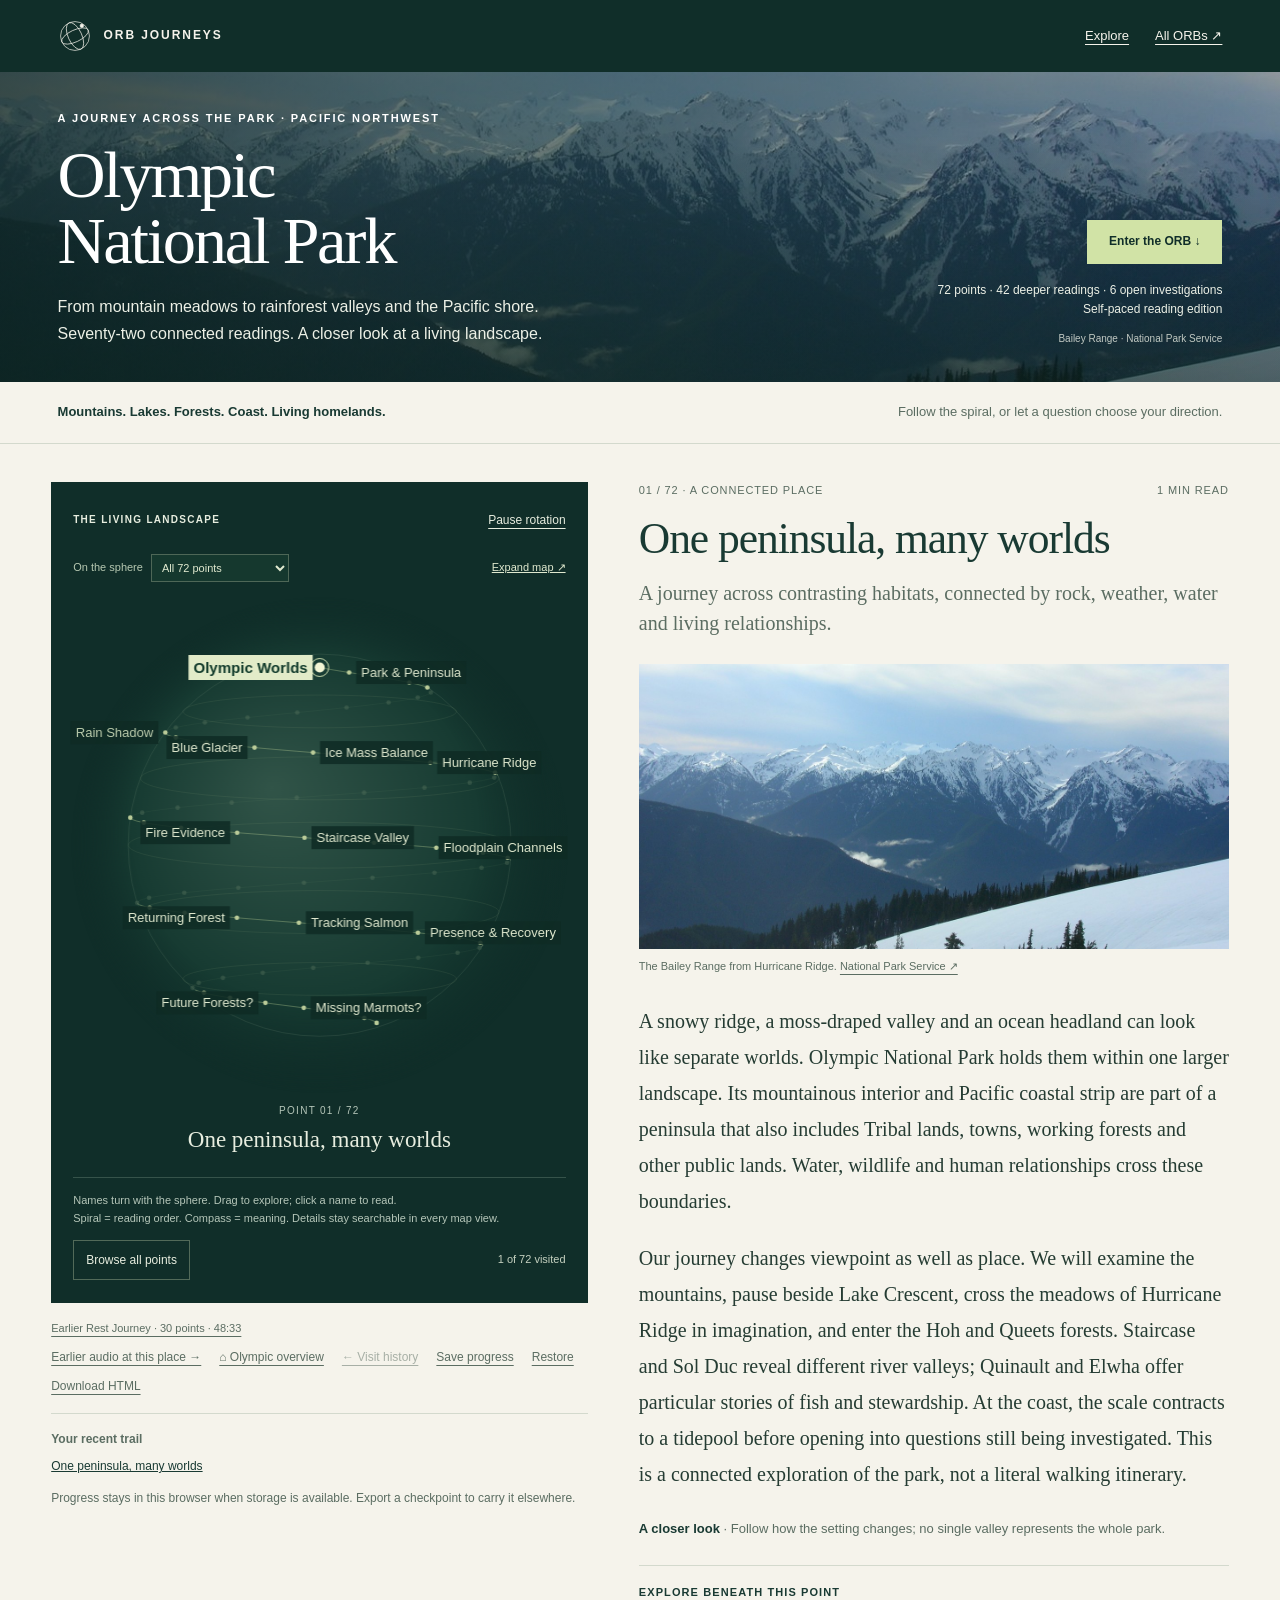
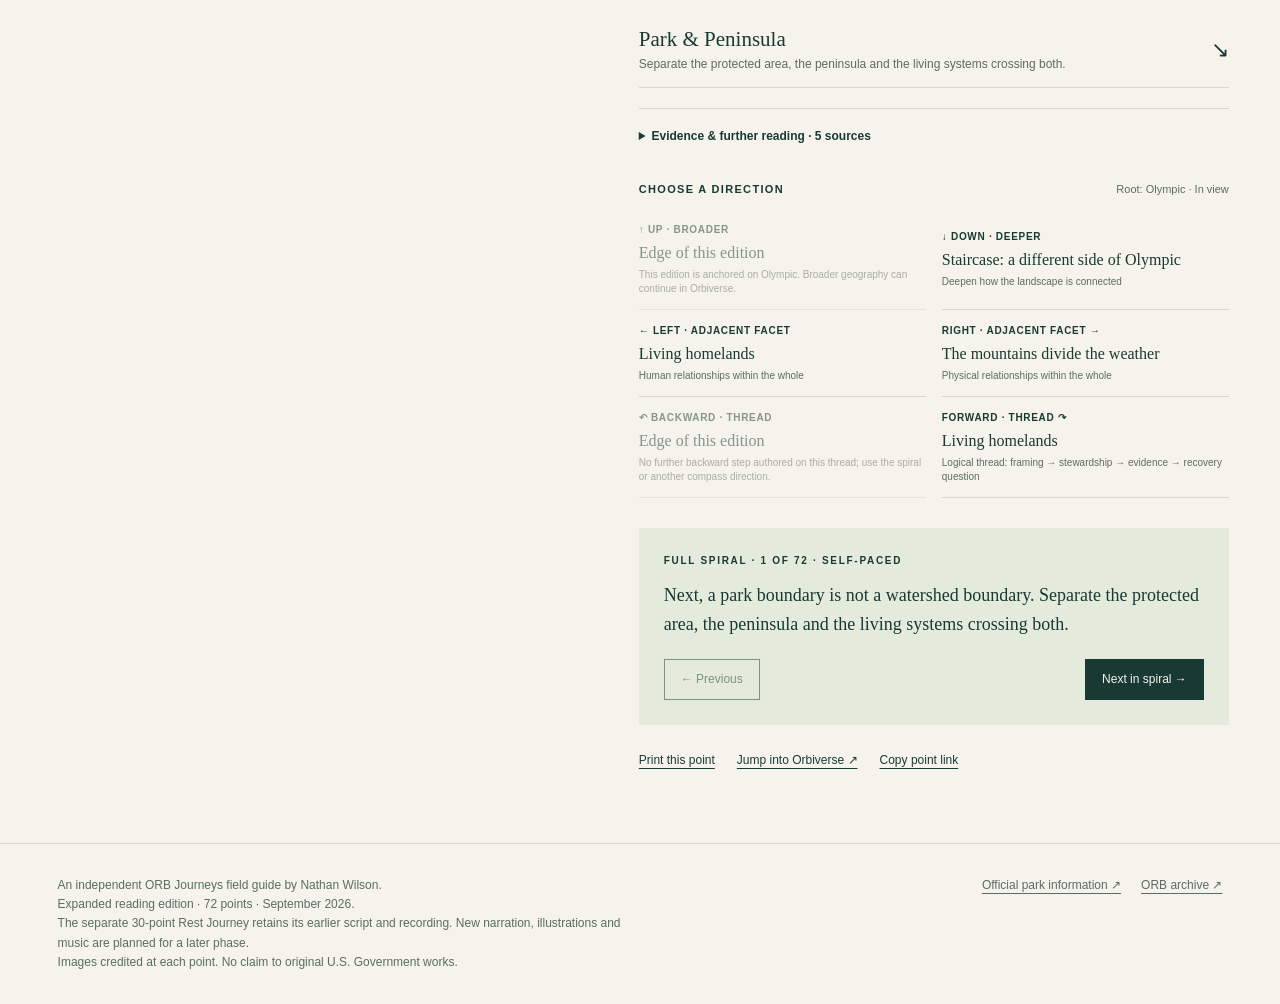
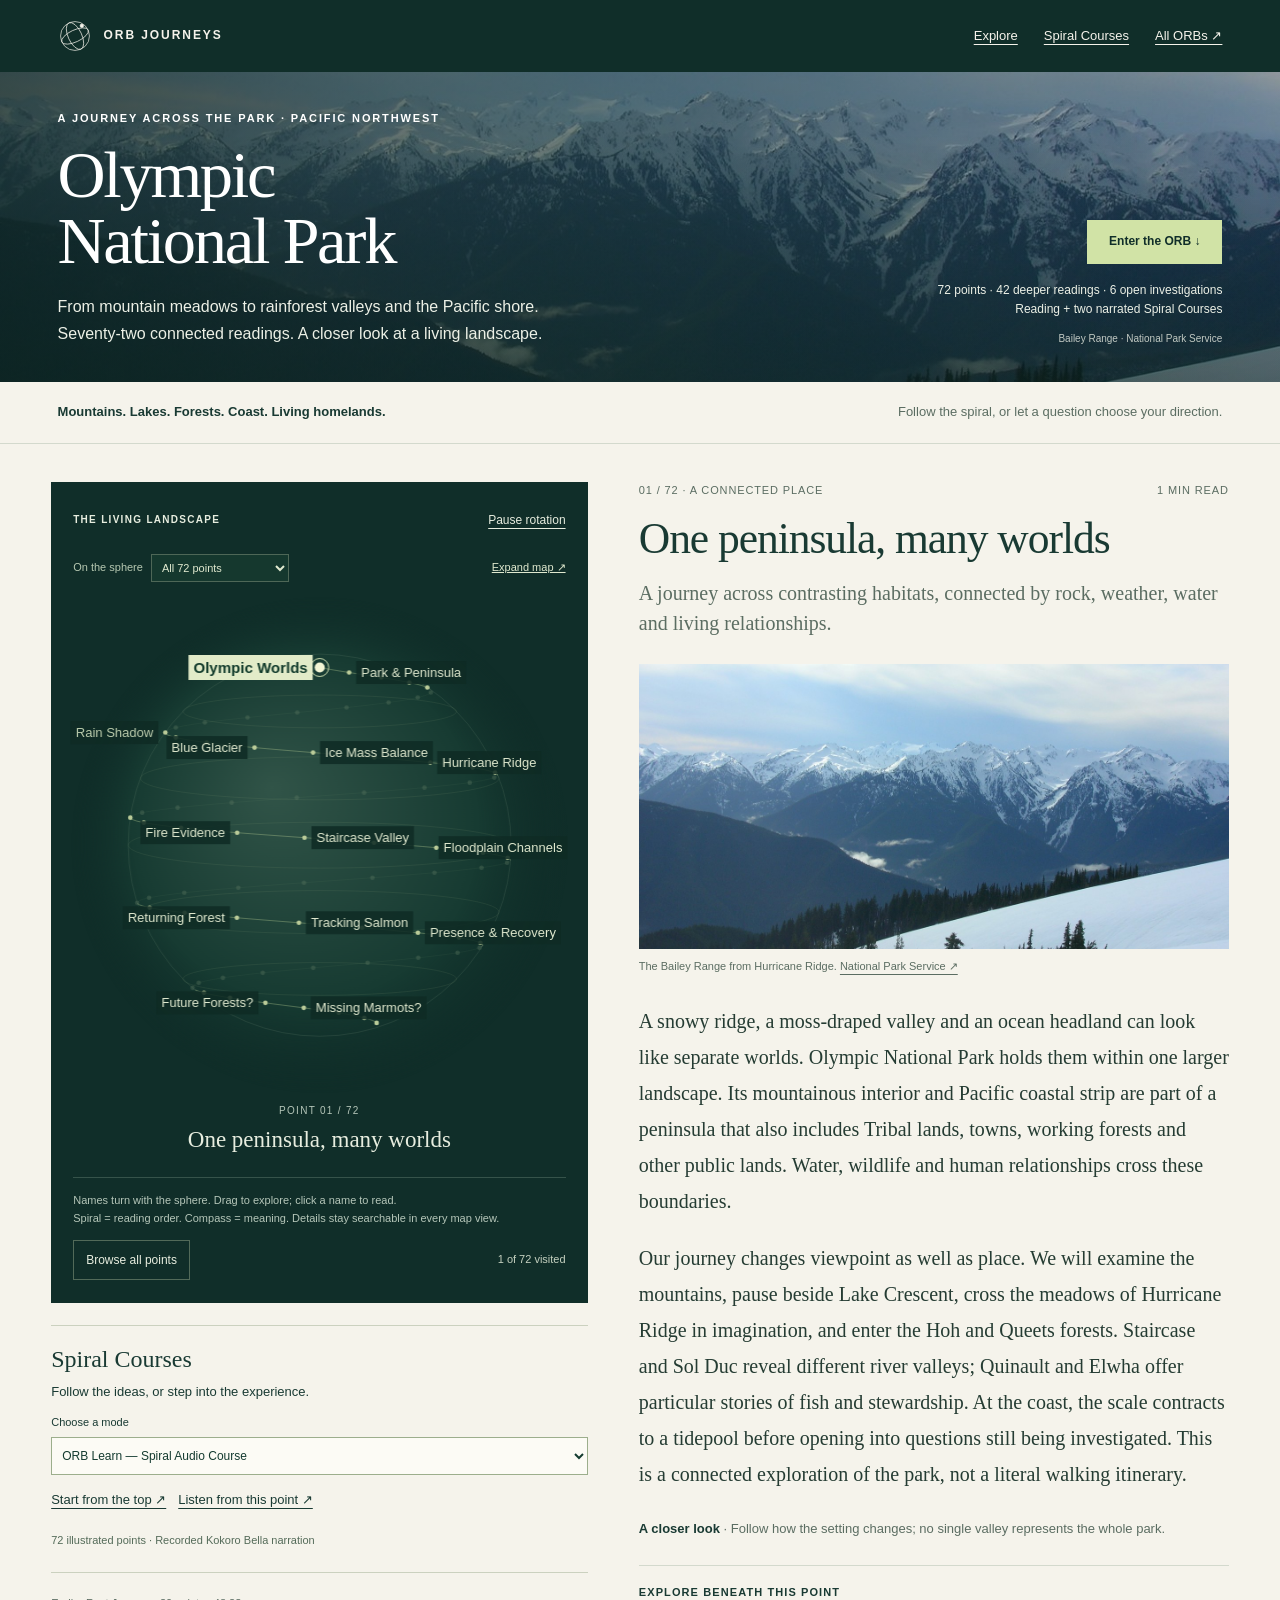
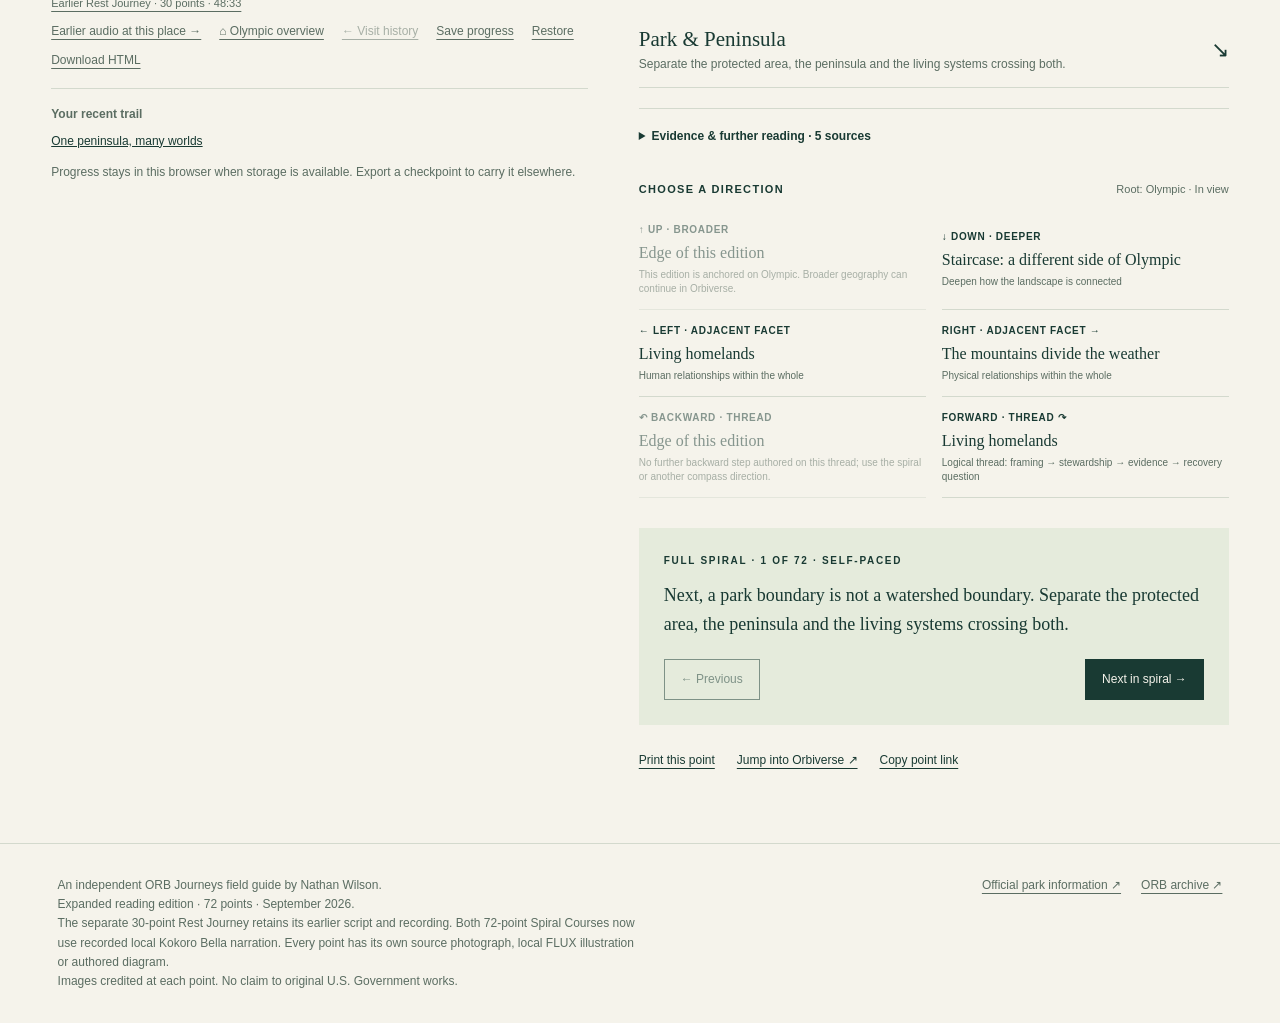
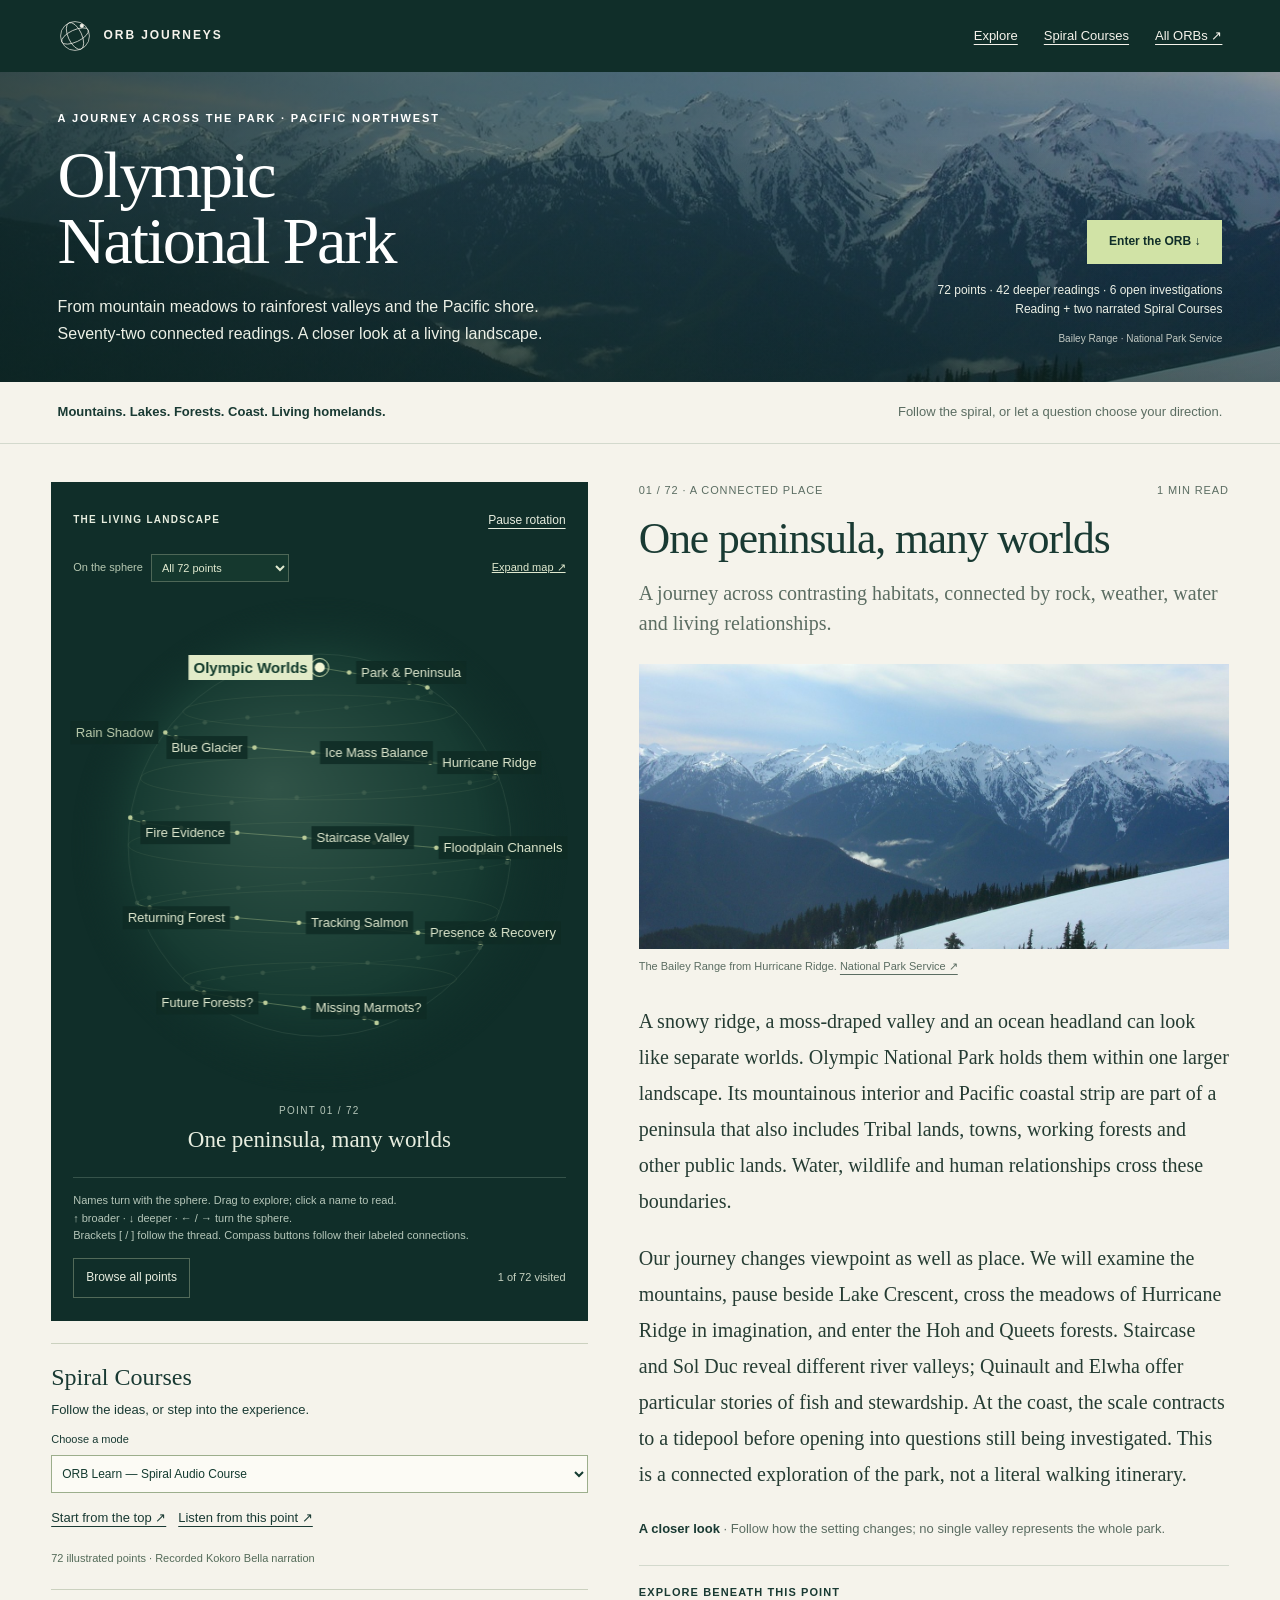
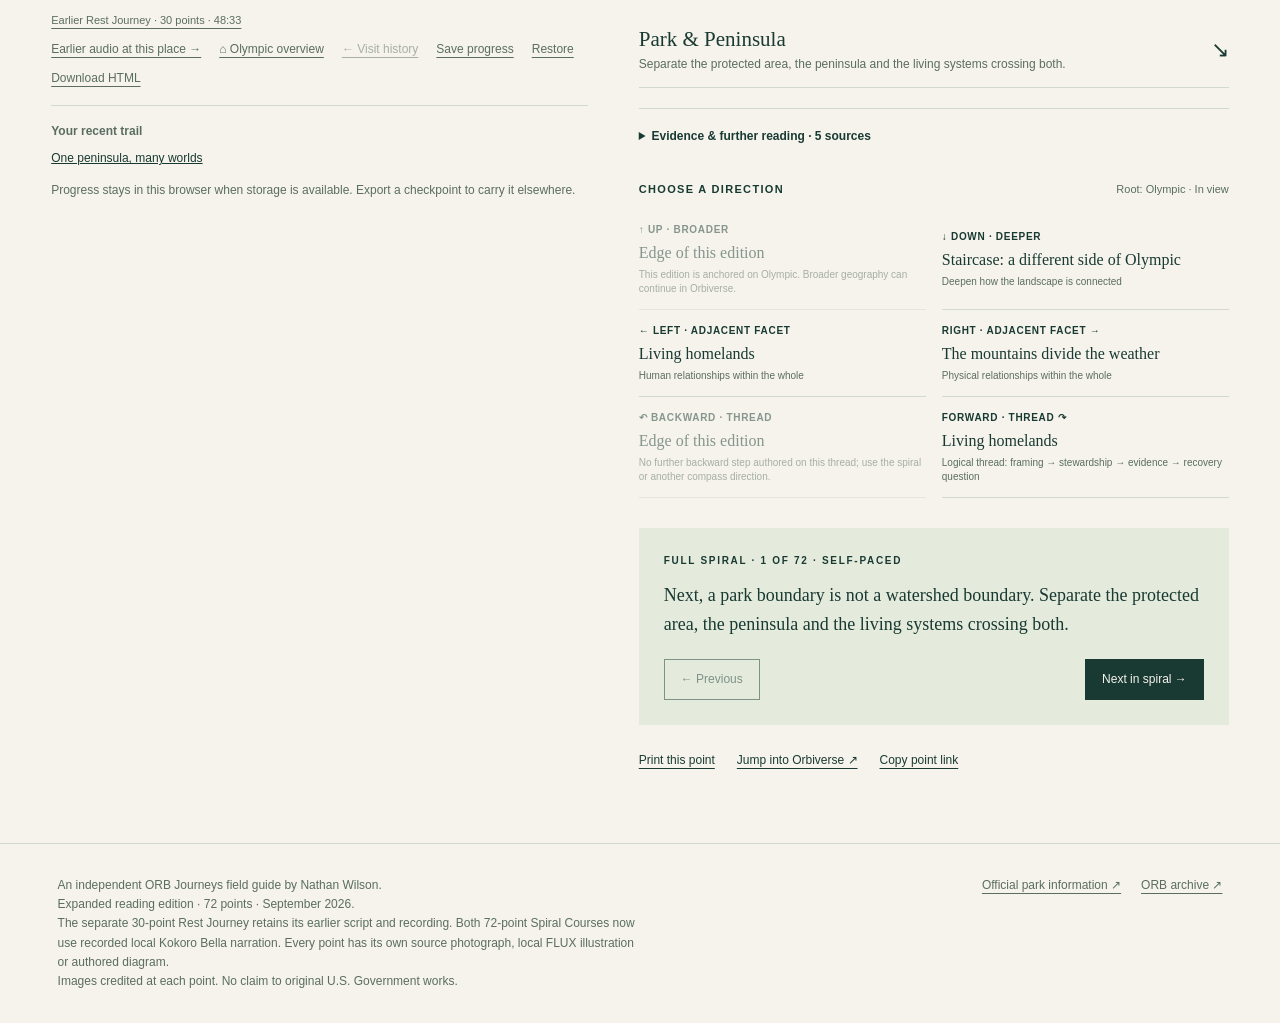
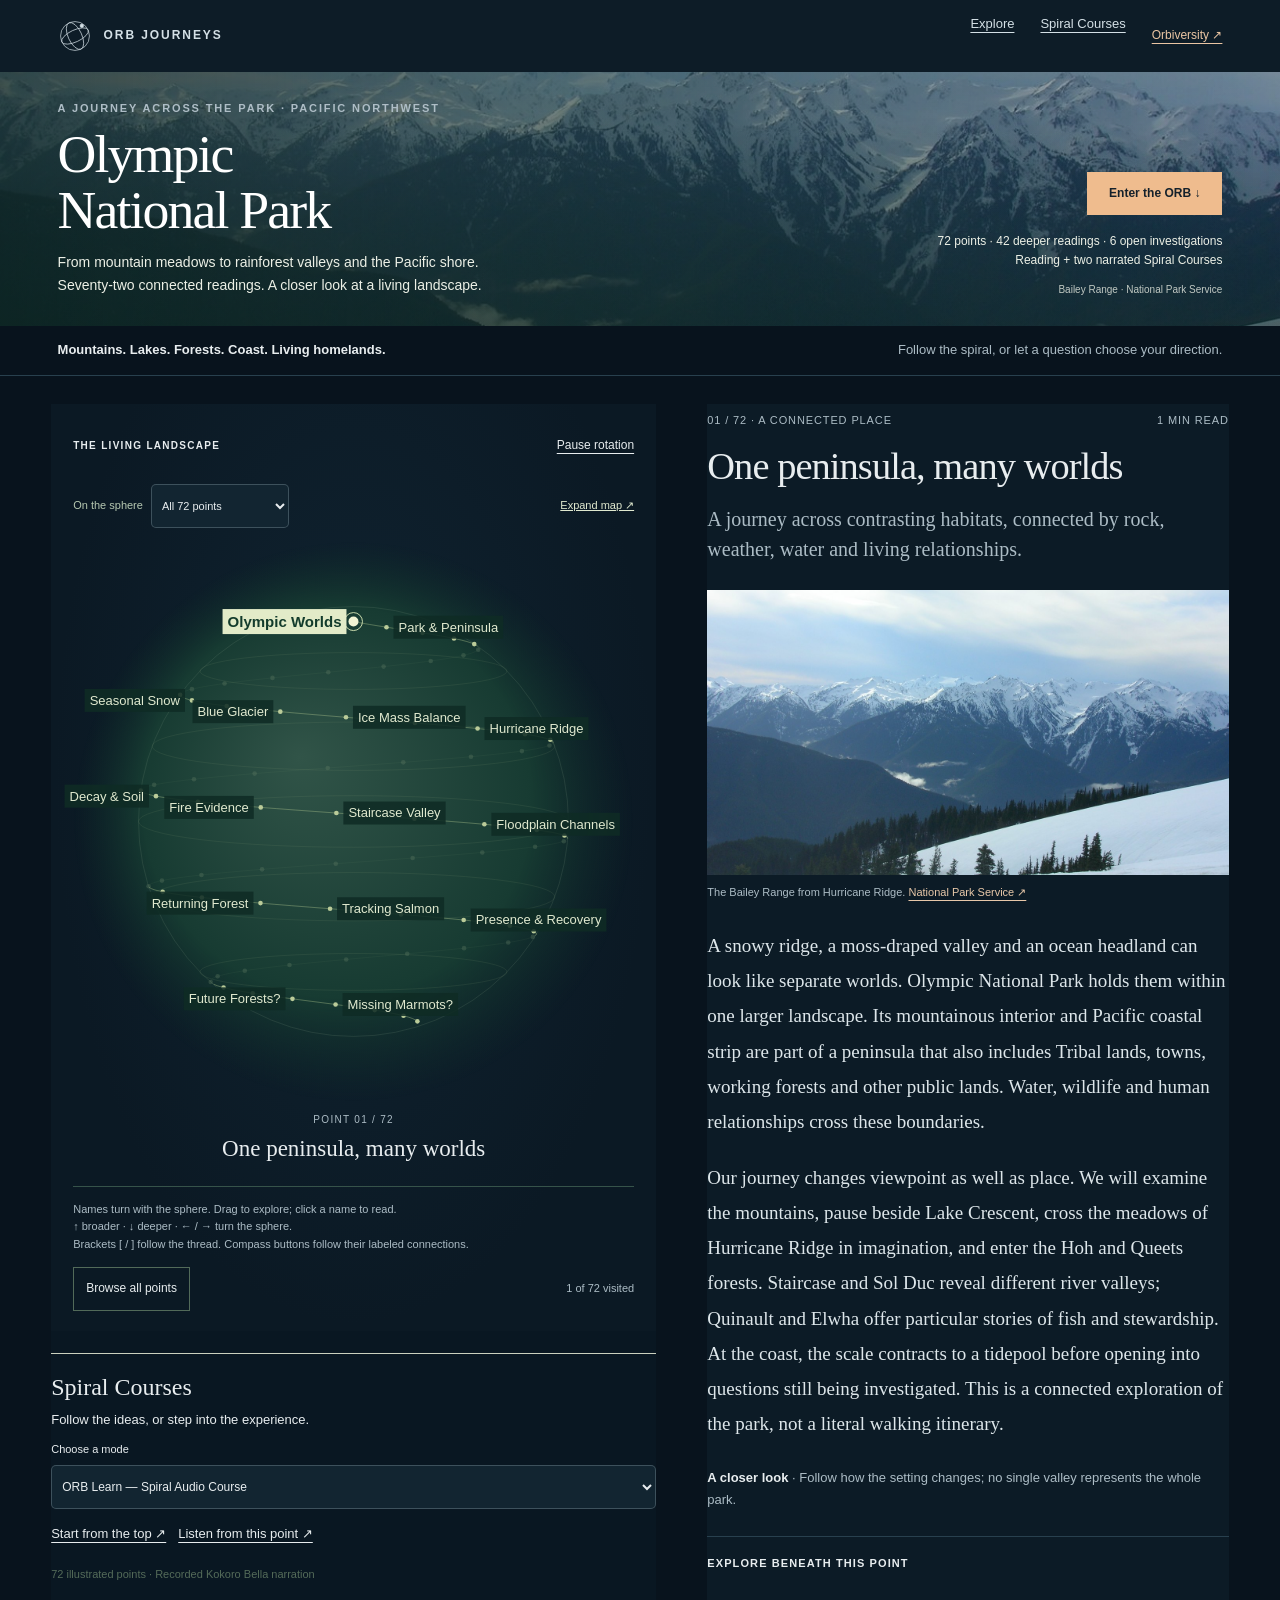
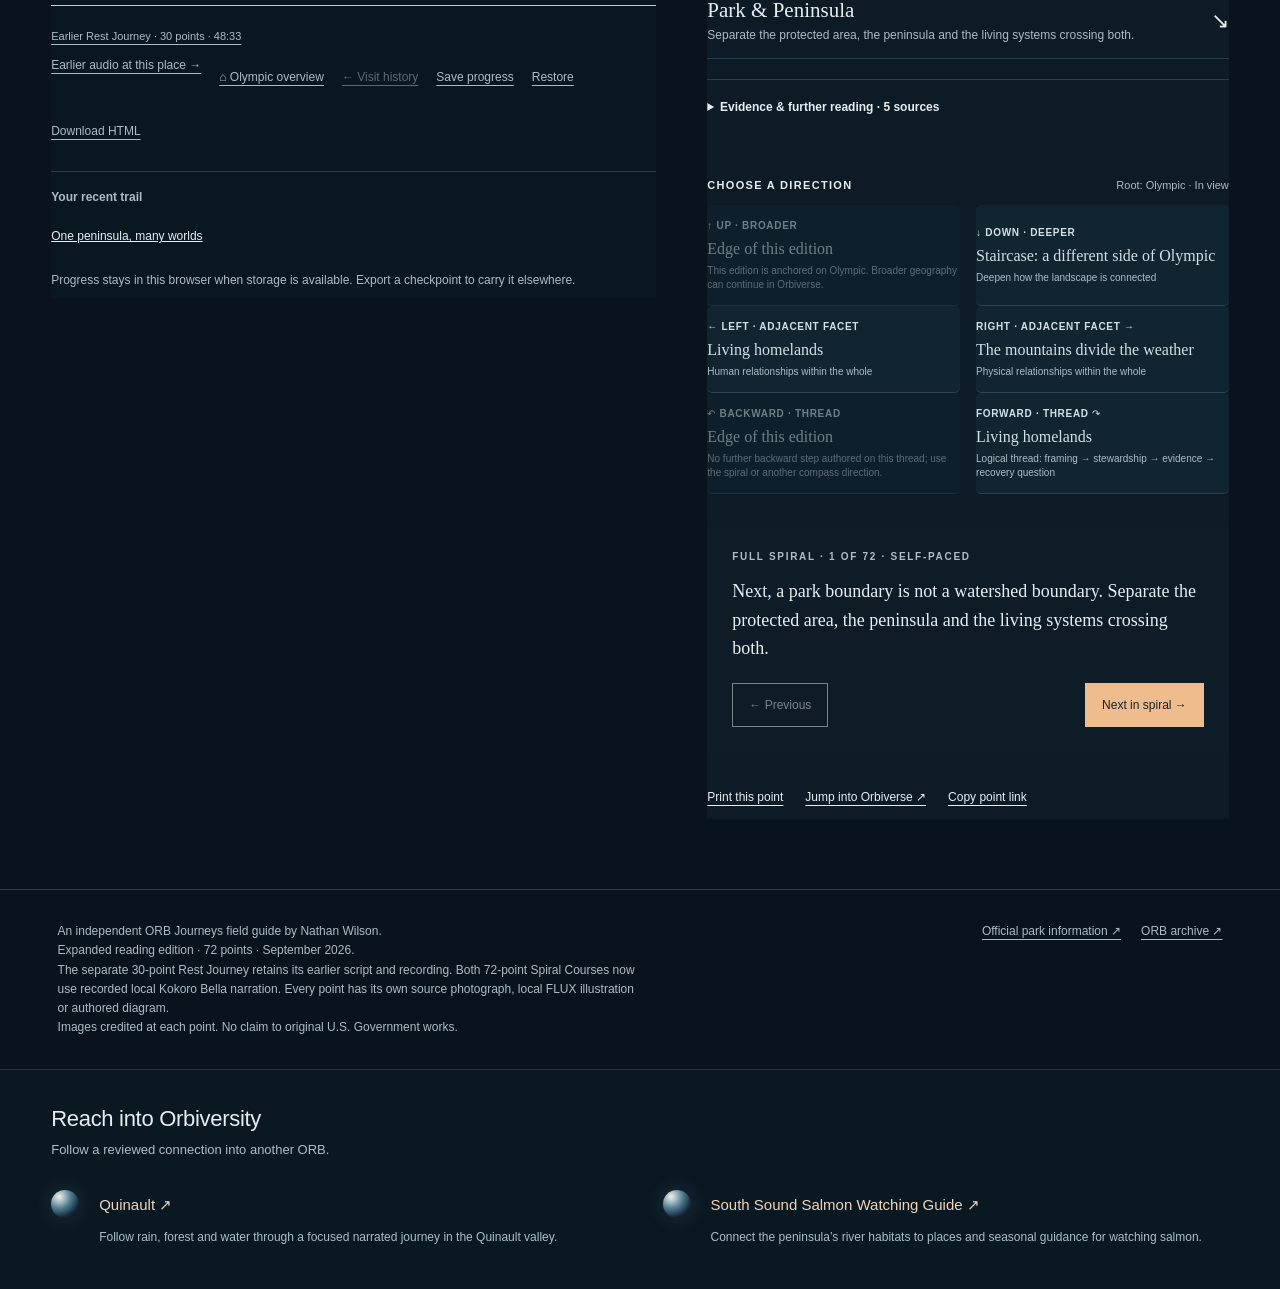
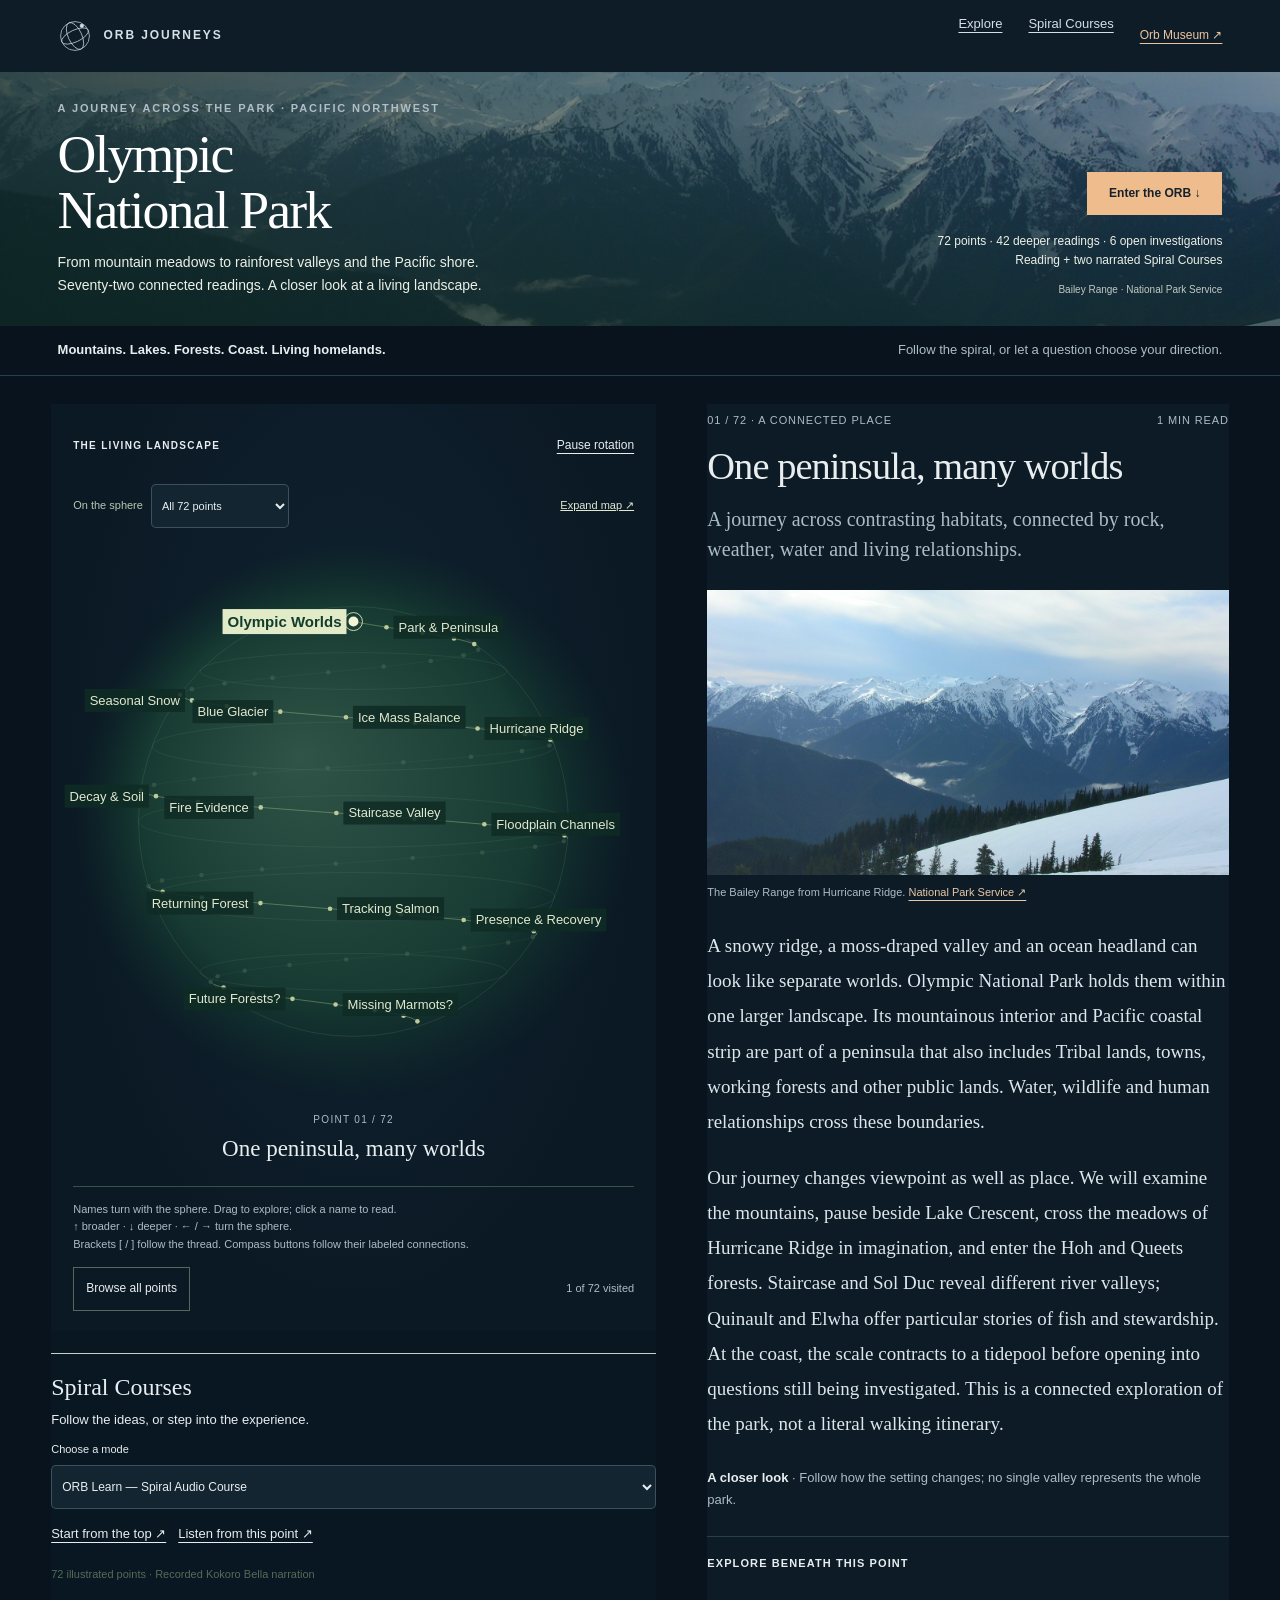
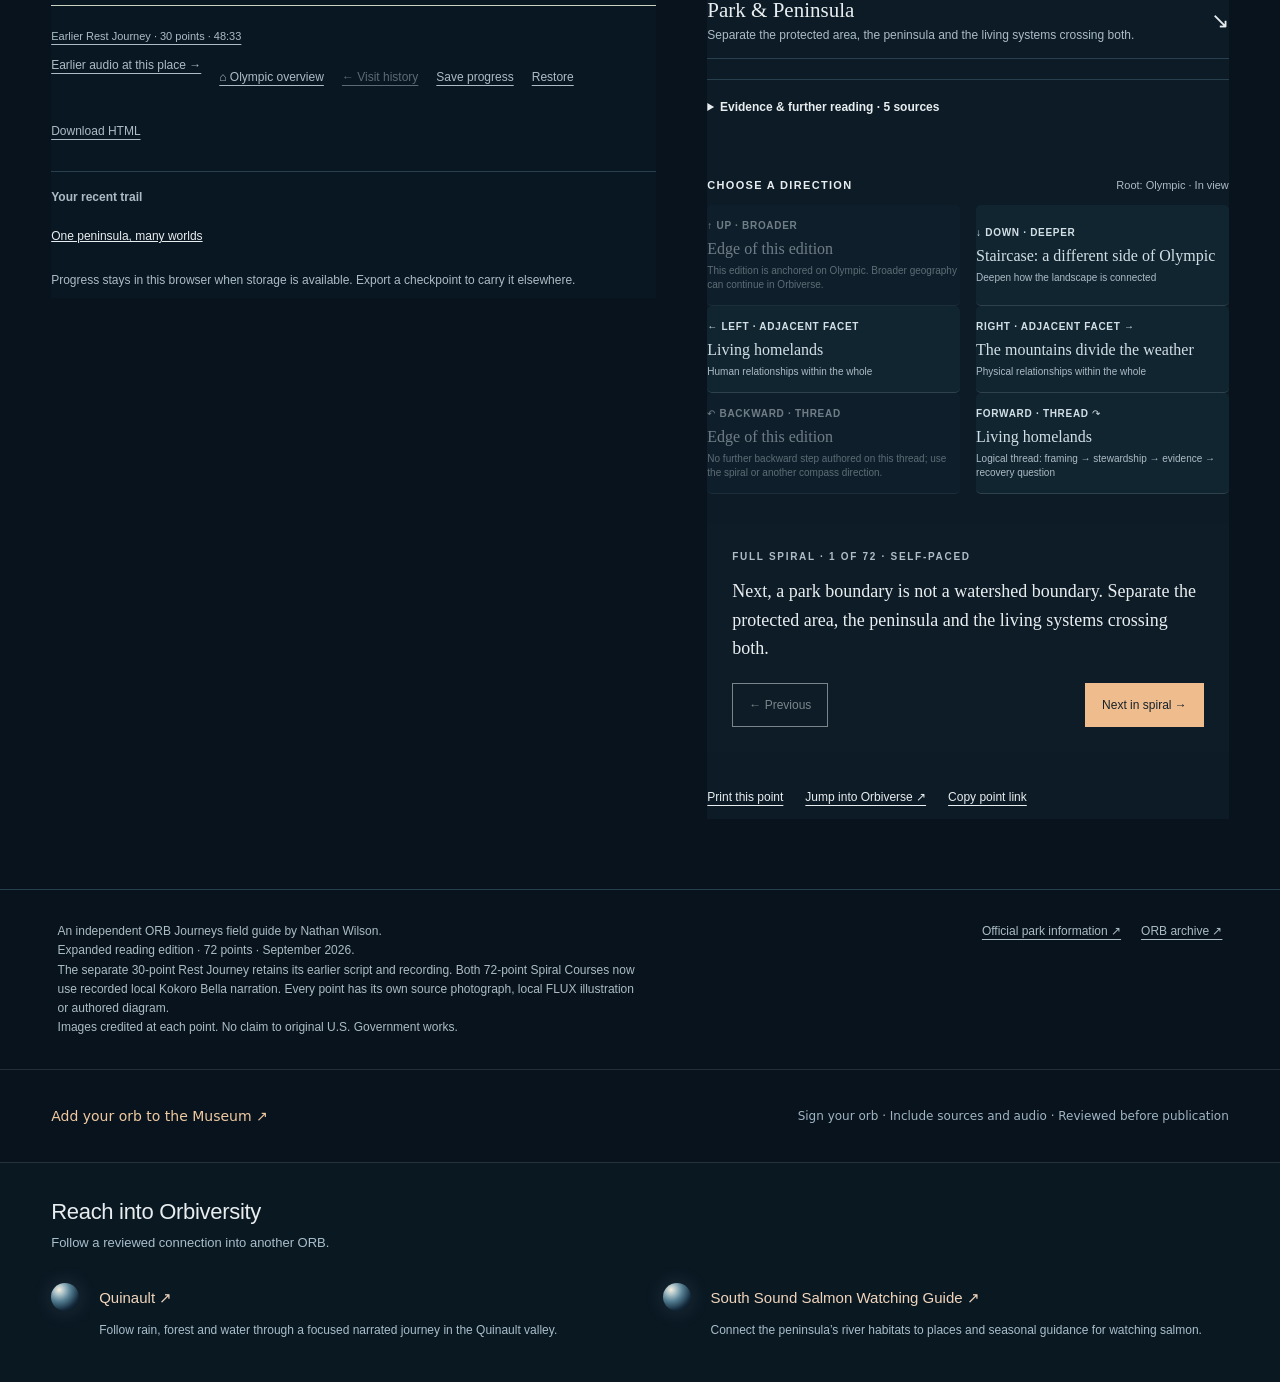
